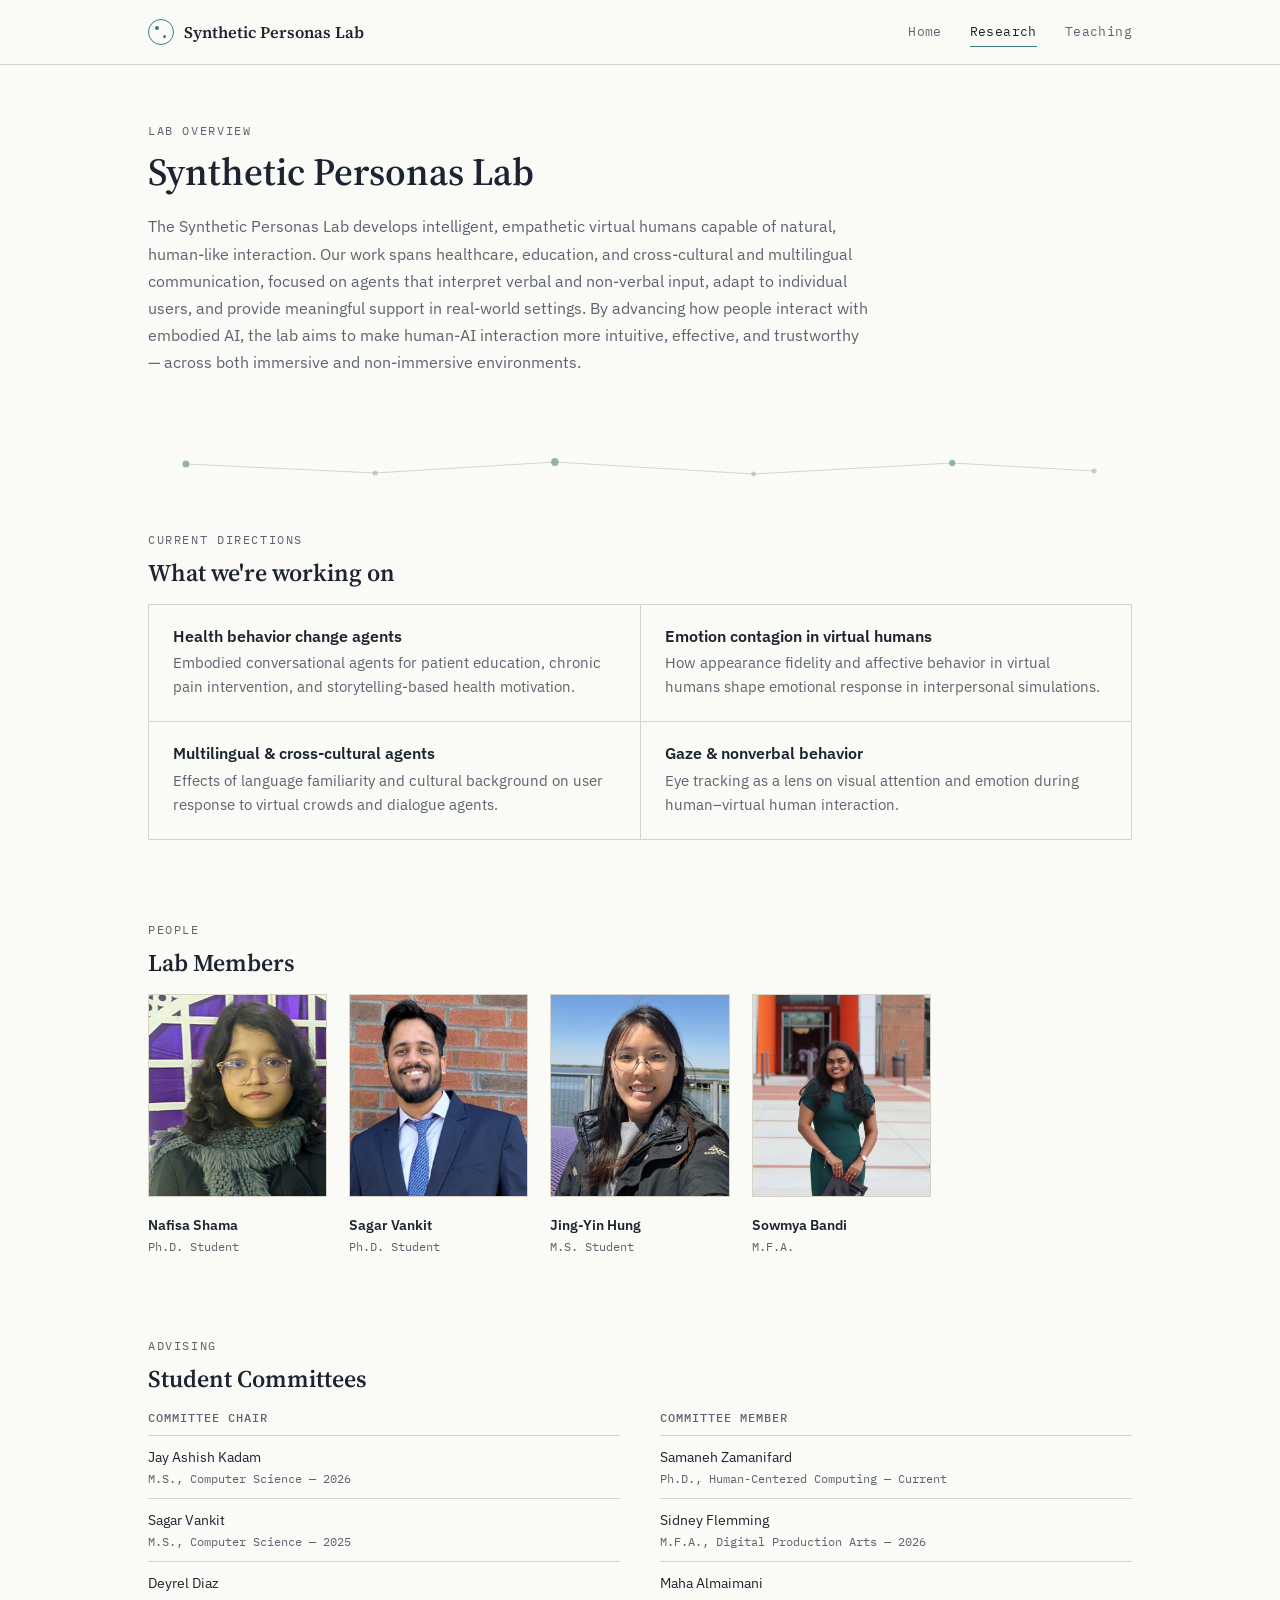
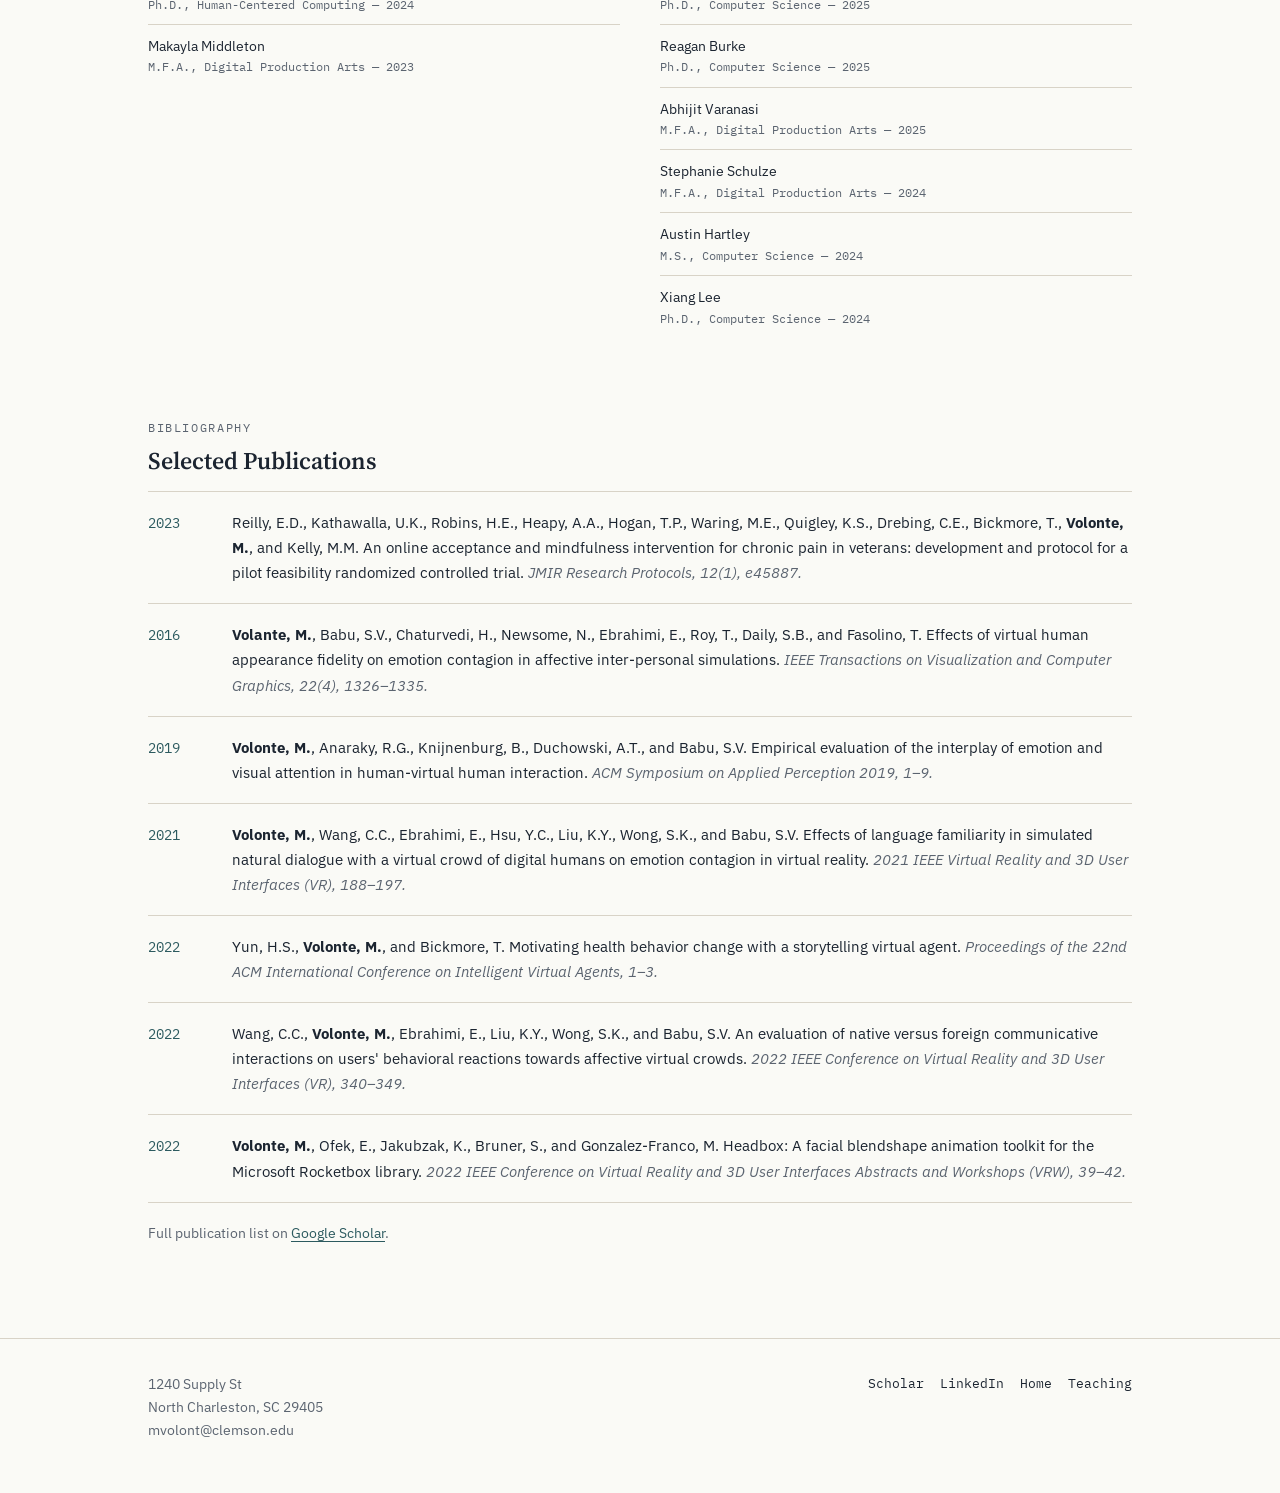
==== research.html @ 8921286f "image added" ====
<!DOCTYPE html>
<html lang="en">
<head>
<meta charset="UTF-8">
<meta name="viewport" content="width=device-width, initial-scale=1.0">
<title>Research — Synthetic Personas Lab</title>
<meta name="description" content="The Synthetic Personas Lab at Clemson University develops embodied conversational agents for healthcare, education, and cross-cultural interaction.">
<link rel="preconnect" href="https://fonts.googleapis.com">
<link rel="preconnect" href="https://fonts.gstatic.com" crossorigin>
<link href="https://fonts.googleapis.com/css2?family=Source+Serif+4:opsz,wght@8..60,400;8..60,600;8..60,700&family=IBM+Plex+Sans:wght@400;500;600&family=IBM+Plex+Mono:wght@400;500&display=swap" rel="stylesheet">
<link rel="stylesheet" href="style.css">
</head>
<body>

<header class="site-header">
  <div class="wrap">
    <a class="brand" href="index.html">
      <span class="brand-mark" aria-hidden="true"></span>
      Synthetic Personas Lab
    </a>
    <nav class="primary" aria-label="Primary">
      <a href="index.html">Home</a>
      <a href="research.html" aria-current="page">Research</a>
      <a href="teaching.html">Teaching</a>
    </nav>
  </div>
</header>

<section style="padding-top: 56px;">
  <p class="eyebrow">Lab overview</p>
  <h1 style="font-size: clamp(1.9rem, 3.6vw, 2.4rem);">Synthetic Personas Lab</h1>
  <p class="section-lede" style="max-width: 72ch; font-size: 1.03rem;">
    The Synthetic Personas Lab develops intelligent, empathetic virtual humans
    capable of natural, human-like interaction. Our work spans healthcare,
    education, and cross-cultural and multilingual communication, focused on
    agents that interpret verbal and non-verbal input, adapt to individual
    users, and provide meaningful support in real-world settings. By advancing
    how people interact with embodied AI, the lab aims to make human-AI
    interaction more intuitive, effective, and trustworthy — across both
    immersive and non-immersive environments.
  </p>
</section>

<div class="scanpath" aria-hidden="true">
  <svg viewBox="0 0 1040 28" preserveAspectRatio="none">
    <polyline class="path" points="40,10 240,19 430,8 640,20 850,9 1000,17"/>
    <circle class="node" cx="40" cy="10" r="3.6"/>
    <circle class="node small" cx="240" cy="19" r="2.6"/>
    <circle class="node" cx="430" cy="8" r="4"/>
    <circle class="node small" cx="640" cy="20" r="2.4"/>
    <circle class="node" cx="850" cy="9" r="3.2"/>
    <circle class="node small" cx="1000" cy="17" r="2.6"/>
  </svg>
</div>

<section>
  <p class="eyebrow">Current directions</p>
  <h2>What we're working on</h2>
  <div class="grid-cards">
    <div class="card">
      <h3>Health behavior change agents</h3>
      <p>Embodied conversational agents for patient education, chronic pain intervention, and storytelling-based health motivation.</p>
    </div>
    <div class="card">
      <h3>Emotion contagion in virtual humans</h3>
      <p>How appearance fidelity and affective behavior in virtual humans shape emotional response in interpersonal simulations.</p>
    </div>
    <div class="card">
      <h3>Multilingual &amp; cross-cultural agents</h3>
      <p>Effects of language familiarity and cultural background on user response to virtual crowds and dialogue agents.</p>
    </div>
    <div class="card">
      <h3>Gaze &amp; nonverbal behavior</h3>
      <p>Eye tracking as a lens on visual attention and emotion during human–virtual human interaction.</p>
    </div>
  </div>
</section>

<section>
  <p class="eyebrow">People</p>
  <h2>Lab Members</h2>
  <div class="people-grid">
    <div>
      <img class="person-photo" src="images/nafisa-shama.jpg" alt="Nafisa Shama">
      <div class="person-name">Nafisa Shama</div>
      <div class="person-role">Ph.D. Student</div>
    </div>
    <div>
      <img class="person-photo" src="images/sagar-vankit.jpg" alt="Sagar Vankit">
      <div class="person-name">Sagar Vankit</div>
      <div class="person-role">Ph.D. Student</div>
    </div>
    <div>
      <img class="person-photo" src="images/jing-yin-hung.jpg" alt="Jing-Yin Hung">
      <div class="person-name">Jing-Yin Hung</div>
      <div class="person-role">M.S. Student</div>
    </div>
    <div>
      <img class="person-photo" src="images/sowmya-bandi.jpeg" alt="Sowmya Bandi">
	  <div class="person-name">Sowmya Bandi</div>
      <div class="person-role">M.F.A.</div>
    </div>
  </div>
</section>

<section>
  <p class="eyebrow">Advising</p>
  <h2>Student Committees</h2>
  <div class="committee-cols">
    <div>
      <h3>Committee Chair</h3>
      <ul>
        <li>Jay Ashish Kadam <span class="prog">M.S., Computer Science — 2026</span></li>
        <li>Sagar Vankit <span class="prog">M.S., Computer Science — 2025</span></li>
        <li>Deyrel Diaz <span class="prog">Ph.D., Human-Centered Computing — 2024</span></li>
        <li>Makayla Middleton <span class="prog">M.F.A., Digital Production Arts — 2023</span></li>
      </ul>
    </div>
    <div>
      <h3>Committee Member</h3>
      <ul>
        <li>Samaneh Zamanifard <span class="prog">Ph.D., Human-Centered Computing — Current</span></li>
        <li>Sidney Flemming <span class="prog">M.F.A., Digital Production Arts — 2026</span></li>
        <li>Maha Almaimani <span class="prog">Ph.D., Computer Science — 2025</span></li>
        <li>Reagan Burke <span class="prog">Ph.D., Computer Science — 2025</span></li>
        <li>Abhijit Varanasi <span class="prog">M.F.A., Digital Production Arts — 2025</span></li>
        <li>Stephanie Schulze <span class="prog">M.F.A., Digital Production Arts — 2024</span></li>
        <li>Austin Hartley <span class="prog">M.S., Computer Science — 2024</span></li>
        <li>Xiang Lee <span class="prog">Ph.D., Computer Science — 2024</span></li>
      </ul>
    </div>
  </div>
</section>

<section>
  <p class="eyebrow">Bibliography</p>
  <h2>Selected Publications</h2>
  <ul class="pub-list">
    <li class="pub-item">
      <div class="pub-year">2023</div>
      <div class="pub-text">
        Reilly, E.D., Kathawalla, U.K., Robins, H.E., Heapy, A.A., Hogan, T.P., Waring, M.E., Quigley, K.S., Drebing, C.E., Bickmore, T., <strong>Volonte, M.</strong>, and Kelly, M.M.
        An online acceptance and mindfulness intervention for chronic pain in veterans: development and protocol for a pilot feasibility randomized controlled trial.
        <span class="venue">JMIR Research Protocols, 12(1), e45887.</span>
      </div>
    </li>
    <li class="pub-item">
      <div class="pub-year">2016</div>
      <div class="pub-text">
        <strong>Volante, M.</strong>, Babu, S.V., Chaturvedi, H., Newsome, N., Ebrahimi, E., Roy, T., Daily, S.B., and Fasolino, T.
        Effects of virtual human appearance fidelity on emotion contagion in affective inter-personal simulations.
        <span class="venue">IEEE Transactions on Visualization and Computer Graphics, 22(4), 1326–1335.</span>
      </div>
    </li>
    <li class="pub-item">
      <div class="pub-year">2019</div>
      <div class="pub-text">
        <strong>Volonte, M.</strong>, Anaraky, R.G., Knijnenburg, B., Duchowski, A.T., and Babu, S.V.
        Empirical evaluation of the interplay of emotion and visual attention in human-virtual human interaction.
        <span class="venue">ACM Symposium on Applied Perception 2019, 1–9.</span>
      </div>
    </li>
    <li class="pub-item">
      <div class="pub-year">2021</div>
      <div class="pub-text">
        <strong>Volonte, M.</strong>, Wang, C.C., Ebrahimi, E., Hsu, Y.C., Liu, K.Y., Wong, S.K., and Babu, S.V.
        Effects of language familiarity in simulated natural dialogue with a virtual crowd of digital humans on emotion contagion in virtual reality.
        <span class="venue">2021 IEEE Virtual Reality and 3D User Interfaces (VR), 188–197.</span>
      </div>
    </li>
    <li class="pub-item">
      <div class="pub-year">2022</div>
      <div class="pub-text">
        Yun, H.S., <strong>Volonte, M.</strong>, and Bickmore, T.
        Motivating health behavior change with a storytelling virtual agent.
        <span class="venue">Proceedings of the 22nd ACM International Conference on Intelligent Virtual Agents, 1–3.</span>
      </div>
    </li>
    <li class="pub-item">
      <div class="pub-year">2022</div>
      <div class="pub-text">
        Wang, C.C., <strong>Volonte, M.</strong>, Ebrahimi, E., Liu, K.Y., Wong, S.K., and Babu, S.V.
        An evaluation of native versus foreign communicative interactions on users' behavioral reactions towards affective virtual crowds.
        <span class="venue">2022 IEEE Conference on Virtual Reality and 3D User Interfaces (VR), 340–349.</span>
      </div>
    </li>
    <li class="pub-item">
      <div class="pub-year">2022</div>
      <div class="pub-text">
        <strong>Volonte, M.</strong>, Ofek, E., Jakubzak, K., Bruner, S., and Gonzalez-Franco, M.
        Headbox: A facial blendshape animation toolkit for the Microsoft Rocketbox library.
        <span class="venue">2022 IEEE Conference on Virtual Reality and 3D User Interfaces Abstracts and Workshops (VRW), 39–42.</span>
      </div>
    </li>
  </ul>
  <p style="margin-top: 1.4em; font-size: 0.85rem; color: var(--slate);">
    Full publication list on <a href="https://scholar.google.com/citations?user=DClx7f0AAAAJ&hl=en">Google Scholar</a>.
  </p>
</section>

<footer class="site-footer">
  <div class="wrap">
    <address>
      1240 Supply St<br>
      North Charleston, SC 29405<br>
      mvolont@clemson.edu
    </address>
    <div class="foot-links">
      <a href="https://scholar.google.com/citations?user=DClx7f0AAAAJ&hl=en">Scholar</a>
      <a href="https://www.linkedin.com/in/mvolonte/">LinkedIn</a>
      <a href="index.html">Home</a>
      <a href="teaching.html">Teaching</a>
    </div>
  </div>
</footer>

</body>
</html>
---- style.css ----
/* ============================================================
   Synthetic Personas Lab — shared stylesheet
   Design tokens
   ============================================================ */

:root {
  --ink: #1B2430;
  --paper: #FAFAF6;
  --surface: #F1EFE9;
  --surface-line: #E4DFD3;
  --teal: #3E7C82;
  --teal-dark: #2C5A5F;
  --slate: #5B6470;
  --line: #D8D3C7;
  --max-w: 880px;

  --display: 'Source Serif 4', Georgia, serif;
  --body: 'IBM Plex Sans', -apple-system, Helvetica, Arial, sans-serif;
  --mono: 'IBM Plex Mono', 'SFMono-Regular', Consolas, monospace;
}

* { box-sizing: border-box; }

html {
  scroll-behavior: smooth;
}

body {
  margin: 0;
  background: var(--paper);
  color: var(--ink);
  font-family: var(--body);
  font-size: 17px;
  line-height: 1.65;
  -webkit-font-smoothing: antialiased;
}

a {
  color: var(--teal-dark);
  text-decoration-thickness: 1px;
  text-underline-offset: 3px;
}
a:hover { color: var(--ink); }

a:focus-visible,
button:focus-visible {
  outline: 2px solid var(--teal);
  outline-offset: 3px;
}

h1, h2, h3 {
  font-family: var(--display);
  font-weight: 600;
  line-height: 1.15;
  margin: 0 0 0.5em;
  color: var(--ink);
}

p { margin: 0 0 1em; color: var(--ink); }

.eyebrow {
  font-family: var(--mono);
  font-size: 0.72rem;
  letter-spacing: 0.14em;
  text-transform: uppercase;
  color: var(--slate);
}

.wrap {
  max-width: var(--max-w);
  margin: 0 auto;
  padding: 0 28px;
}

/* ---------- Header / nav ---------- */

.site-header {
  position: sticky;
  top: 0;
  z-index: 20;
  background: rgba(250, 250, 246, 0.92);
  backdrop-filter: blur(6px);
  border-bottom: 1px solid var(--line);
}

.site-header .wrap {
  display: flex;
  align-items: center;
  justify-content: space-between;
  height: 64px;
  max-width: 1040px;
}

.brand {
  display: flex;
  align-items: center;
  gap: 10px;
  font-family: var(--display);
  font-weight: 600;
  font-size: 1.02rem;
  color: var(--ink);
  text-decoration: none;
}

.brand-mark {
  width: 26px;
  height: 26px;
  border-radius: 50%;
  border: 1.4px solid var(--teal);
  position: relative;
  flex: none;
}
.brand-mark::before,
.brand-mark::after {
  content: "";
  position: absolute;
  background: var(--teal);
  border-radius: 50%;
}
.brand-mark::before { width: 4px; height: 4px; top: 6px; left: 6px; }
.brand-mark::after  { width: 3px; height: 3px; bottom: 6px; right: 7px; }

nav.primary { display: flex; gap: 28px; }
nav.primary a {
  font-family: var(--mono);
  font-size: 0.82rem;
  letter-spacing: 0.03em;
  color: var(--slate);
  text-decoration: none;
  padding: 4px 0;
  border-bottom: 1px solid transparent;
}
nav.primary a:hover,
nav.primary a[aria-current="page"] {
  color: var(--ink);
  border-bottom-color: var(--teal);
}

/* ---------- Hero ---------- */

.hero {
  max-width: 1040px;
  margin: 0 auto;
  padding: 64px 28px 40px;
  display: grid;
  grid-template-columns: 1fr 200px;
  gap: 48px;
  align-items: start;
}

.hero h1 {
  font-size: clamp(2.1rem, 4vw, 2.75rem);
  letter-spacing: -0.01em;
}

.hero .role {
  font-family: var(--mono);
  font-size: 0.88rem;
  color: var(--teal-dark);
  margin-bottom: 1.1em;
}

.hero .lede {
  font-size: 1.08rem;
  color: var(--slate);
  max-width: 54ch;
}

.hero-photo {
  width: 200px;
  height: 240px;
  object-fit: cover;
  border: 1px solid var(--line);
  background: var(--surface);
}

.hero-links {
  display: flex;
  gap: 16px;
  margin-top: 1.2em;
  flex-wrap: wrap;
}
.hero-links a {
  font-family: var(--mono);
  font-size: 0.8rem;
  color: var(--ink);
  border: 1px solid var(--line);
  padding: 7px 12px;
  text-decoration: none;
}
.hero-links a:hover {
  border-color: var(--teal);
  color: var(--teal-dark);
}

/* ---------- Scanpath divider (signature element) ----------
   A thin gaze-path line with landmark nodes — a nod to the
   eye-tracking / gaze work in the lab. Used between sections
   instead of a plain rule. */

.scanpath {
  max-width: 1040px;
  margin: 8px auto;
  padding: 0 28px;
  height: 28px;
}
.scanpath svg { width: 100%; height: 100%; display: block; }
.scanpath .path { fill: none; stroke: var(--line); stroke-width: 1; }
.scanpath .node { fill: var(--teal); opacity: 0.55; }
.scanpath .node.small { opacity: 0.3; }

/* ---------- Sections ---------- */

section {
  max-width: 1040px;
  margin: 0 auto;
  padding: 40px 28px;
}

section > .eyebrow { margin-bottom: 10px; }

section h2 {
  font-size: 1.5rem;
  margin-bottom: 0.7em;
}

.section-lede {
  color: var(--slate);
  max-width: 68ch;
  margin-bottom: 1.8em;
}

/* ---------- Research interest / directions grid ---------- */

.grid-cards {
  display: grid;
  grid-template-columns: repeat(2, 1fr);
  gap: 1px;
  background: var(--line);
  border: 1px solid var(--line);
}

.card {
  background: var(--paper);
  padding: 22px 24px;
}

.card h3 {
  font-family: var(--body);
  font-weight: 600;
  font-size: 0.98rem;
  margin-bottom: 0.4em;
  color: var(--ink);
}

.card p {
  font-size: 0.92rem;
  color: var(--slate);
  margin: 0;
}

/* ---------- Publications ---------- */

.pub-list { list-style: none; margin: 0; padding: 0; }

.pub-item {
  display: grid;
  grid-template-columns: 64px 1fr;
  gap: 20px;
  padding: 18px 0;
  border-top: 1px solid var(--line);
}
.pub-item:last-child { border-bottom: 1px solid var(--line); }

.pub-year {
  font-family: var(--mono);
  font-size: 0.85rem;
  color: var(--teal-dark);
  padding-top: 2px;
}

.pub-text { font-size: 0.95rem; color: var(--ink); }
.pub-text .venue { color: var(--slate); font-style: italic; }
.pub-text .authors-note { color: var(--slate); font-size: 0.85rem; }

/* ---------- People / team ---------- */

.people-grid {
  display: grid;
  grid-template-columns: repeat(auto-fill, minmax(150px, 1fr));
  gap: 22px;
}

.person-photo {
  width: 100%;
  aspect-ratio: 3 / 3.4;
  object-fit: cover;
  background: var(--surface);
  border: 1px solid var(--line);
  margin-bottom: 8px;
}

.person-name { font-size: 0.9rem; font-weight: 600; }
.person-role { font-family: var(--mono); font-size: 0.75rem; color: var(--slate); }

/* ---------- Committees ---------- */

.committee-cols {
  display: grid;
  grid-template-columns: 1fr 1fr;
  gap: 40px;
}
.committee-cols h3 {
  font-family: var(--mono);
  font-size: 0.78rem;
  letter-spacing: 0.08em;
  text-transform: uppercase;
  color: var(--slate);
  font-weight: 500;
  margin-bottom: 0.9em;
}
.committee-cols ul { list-style: none; margin: 0; padding: 0; }
.committee-cols li {
  font-size: 0.9rem;
  padding: 9px 0;
  border-top: 1px solid var(--line);
}
.committee-cols li .prog {
  display: block;
  font-family: var(--mono);
  font-size: 0.76rem;
  color: var(--slate);
}

/* ---------- Courses (teaching page) ---------- */

.course {
  padding: 26px 0;
  border-top: 1px solid var(--line);
}
.course:last-child { border-bottom: 1px solid var(--line); }

.course-head {
  display: flex;
  align-items: baseline;
  justify-content: space-between;
  flex-wrap: wrap;
  gap: 8px 20px;
  margin-bottom: 0.5em;
}

.course-code {
  font-family: var(--mono);
  font-size: 0.82rem;
  color: var(--teal-dark);
}

.course h3 { font-size: 1.15rem; margin: 0; }

.course-term {
  font-family: var(--mono);
  font-size: 0.78rem;
  color: var(--slate);
}

.course-offerings {
  margin-top: 0.8em;
  display: flex;
  gap: 10px;
  flex-wrap: wrap;
}
.course-offerings a {
  font-family: var(--mono);
  font-size: 0.78rem;
  border: 1px solid var(--line);
  padding: 4px 10px;
  text-decoration: none;
  color: var(--ink);
}
.course-offerings a:hover { border-color: var(--teal); color: var(--teal-dark); }

/* ---------- Footer ---------- */

footer.site-footer {
  border-top: 1px solid var(--line);
  margin-top: 40px;
}
footer.site-footer .wrap {
  max-width: 1040px;
  padding: 34px 28px 50px;
  display: flex;
  justify-content: space-between;
  flex-wrap: wrap;
  gap: 18px;
}
footer.site-footer address {
  font-style: normal;
  font-size: 0.86rem;
  color: var(--slate);
  line-height: 1.7;
}
footer.site-footer .foot-links {
  display: flex;
  gap: 16px;
  font-family: var(--mono);
  font-size: 0.8rem;
}
footer.site-footer .foot-links a { color: var(--ink); text-decoration: none; }
footer.site-footer .foot-links a:hover { color: var(--teal-dark); }

/* ---------- Responsive ---------- */

@media (max-width: 720px) {
  .hero { grid-template-columns: 1fr; }
  .hero-photo { width: 140px; height: 168px; }
  .grid-cards { grid-template-columns: 1fr; }
  .committee-cols { grid-template-columns: 1fr; gap: 8px; }
  .pub-item { grid-template-columns: 1fr; gap: 4px; }
  nav.primary { gap: 16px; }
}

@media (prefers-reduced-motion: reduce) {
  html { scroll-behavior: auto; }
}
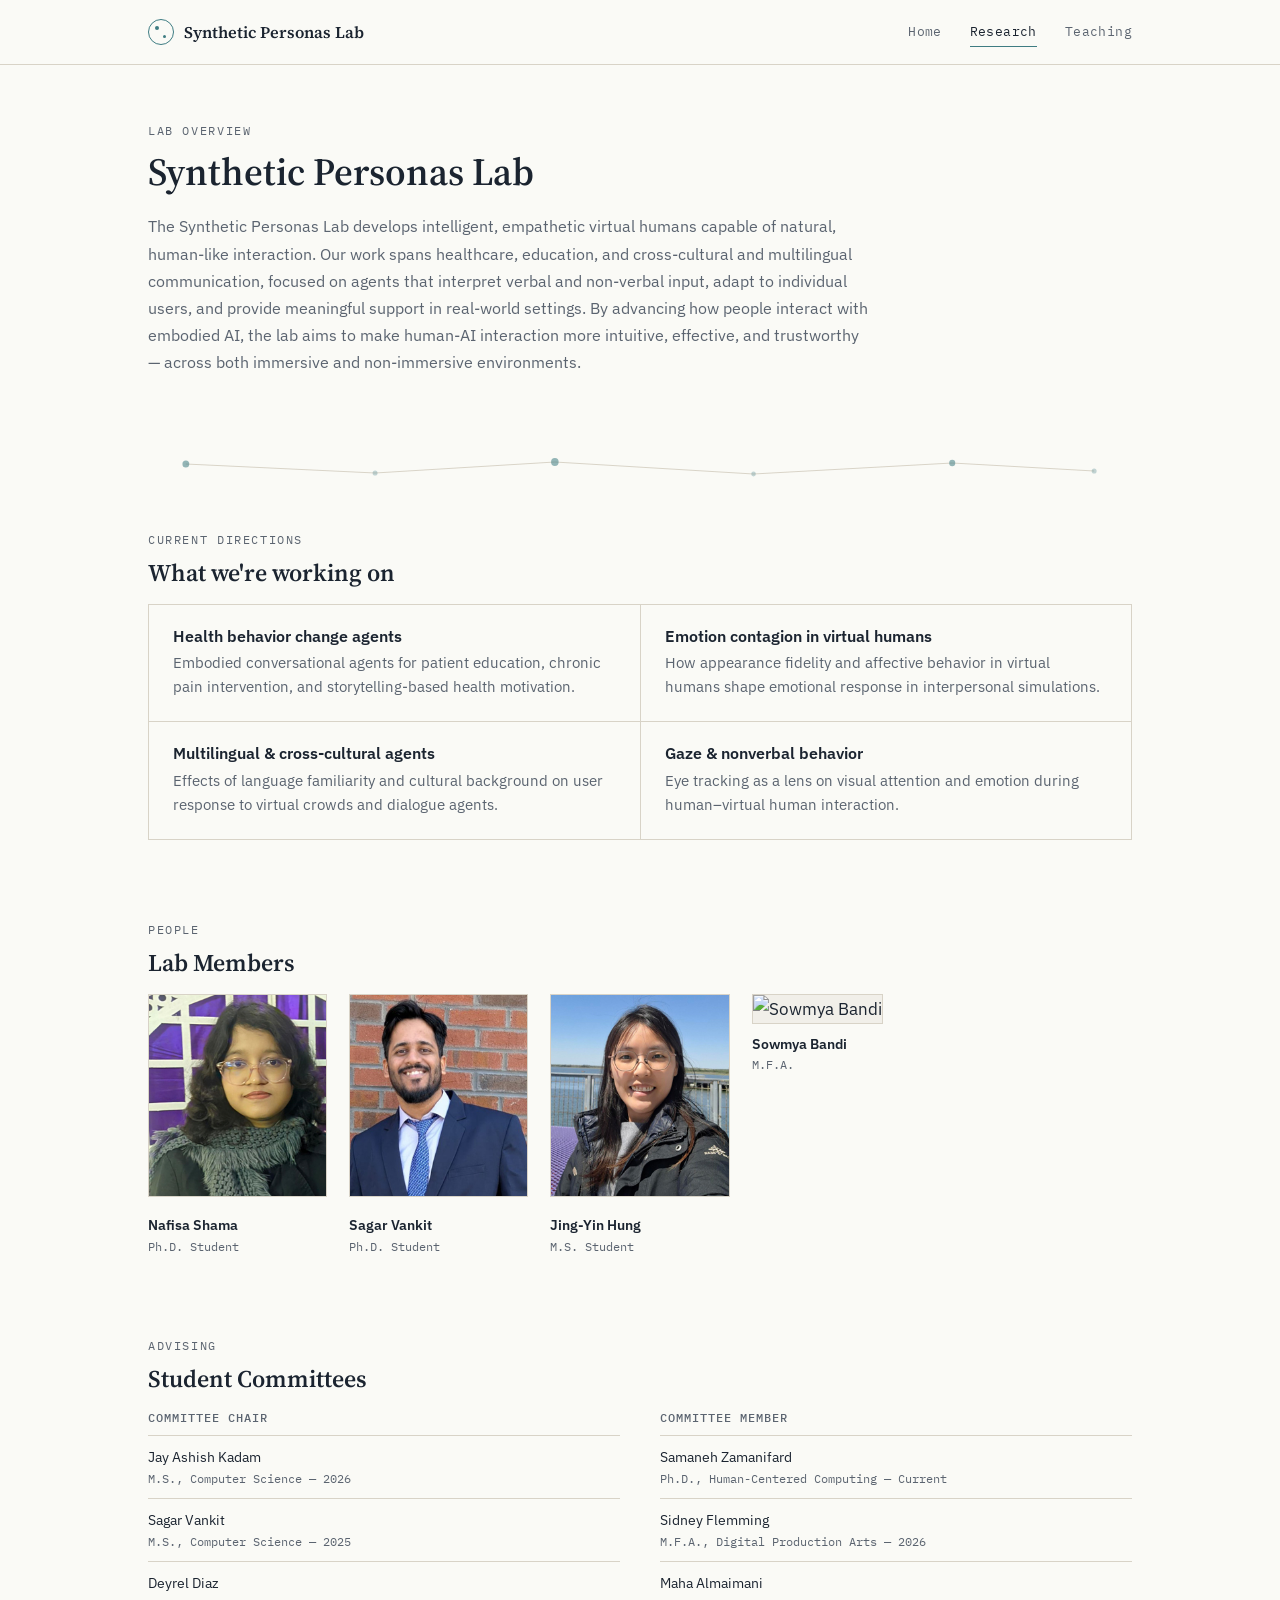
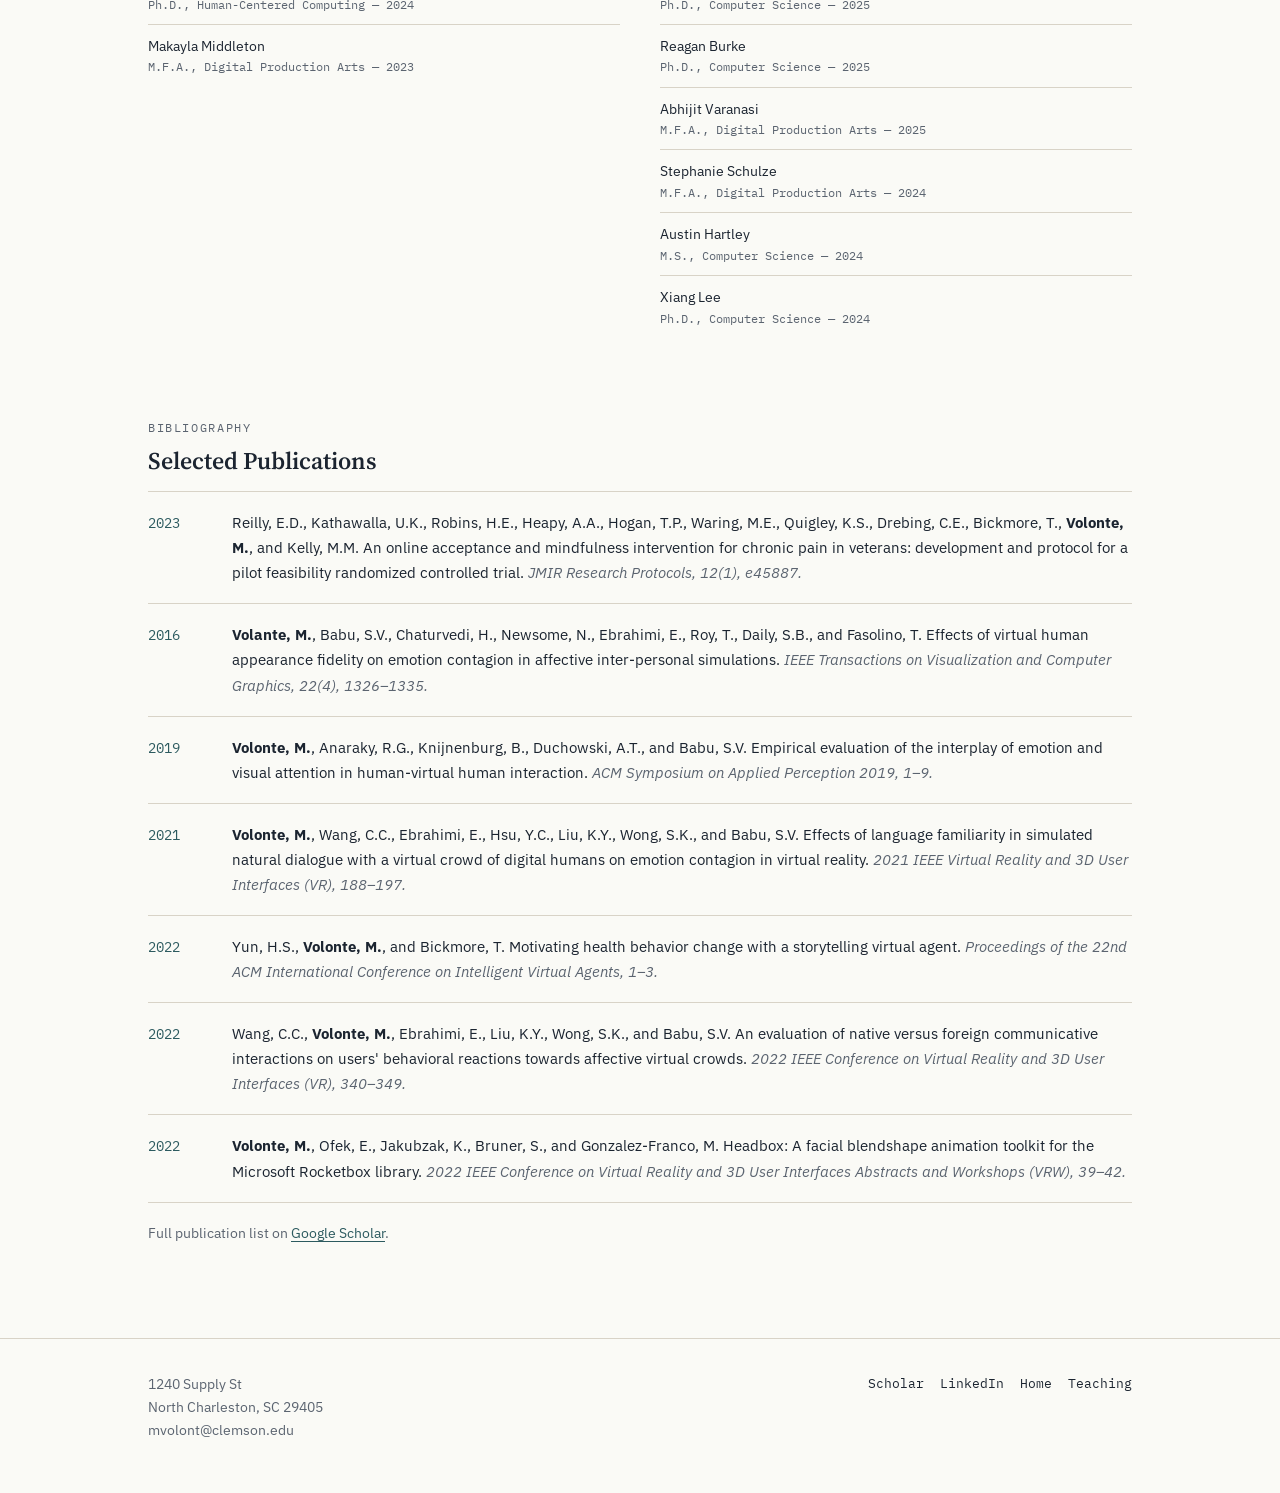
==== commit 35431bc5: "sowmya added" ====
--- a/research.html
+++ b/research.html
@@ -96,8 +96,8 @@
       <div class="person-role">M.S. Student</div>
     </div>
     <div>
-      <img class="person-photo" src="images/sowmya-bandi.jpeg" alt="Sowmya Bandi">
-	  <div class="person-name">Sowmya Bandi</div>
+      <img class="person-photo" src="images/sowmya.jpeg" alt="Sowmya Bandi">
+      <div class="person-name">Sowmya Bandi</div>
       <div class="person-role">M.F.A.</div>
     </div>
   </div>
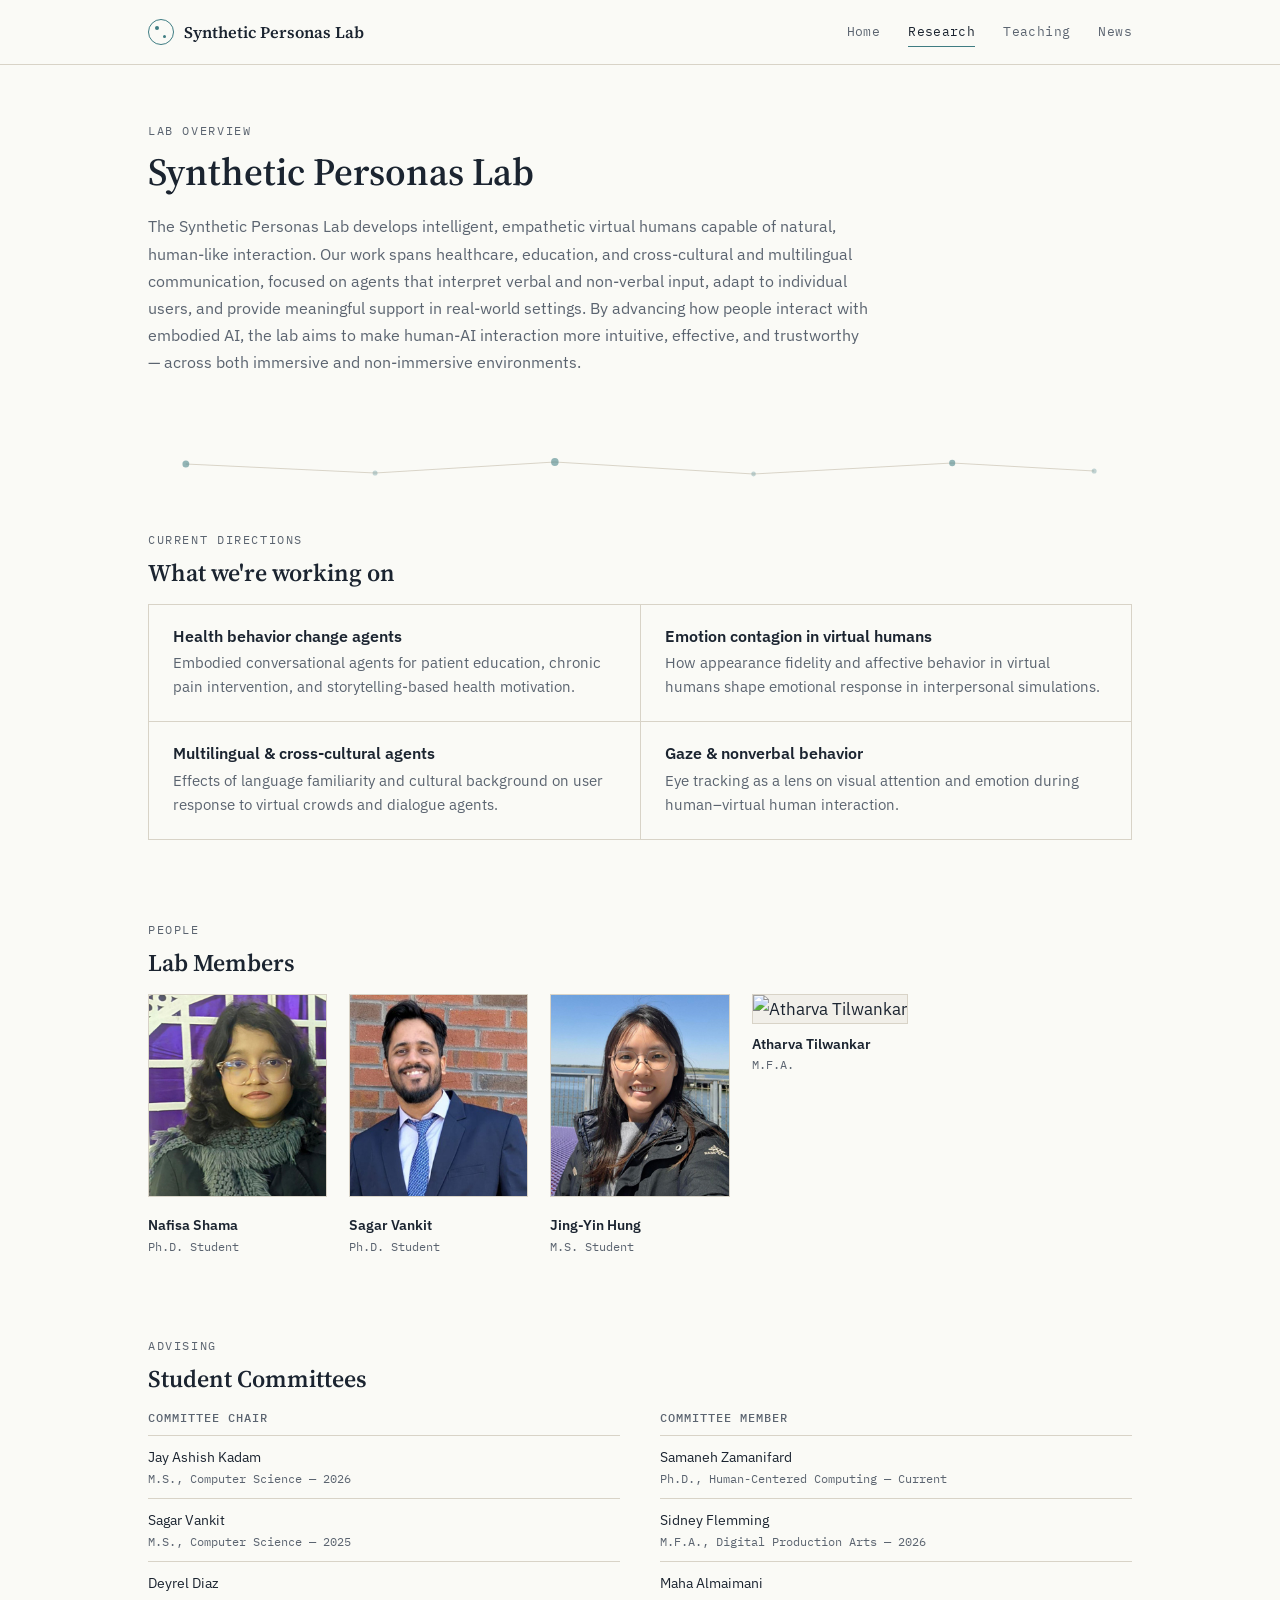
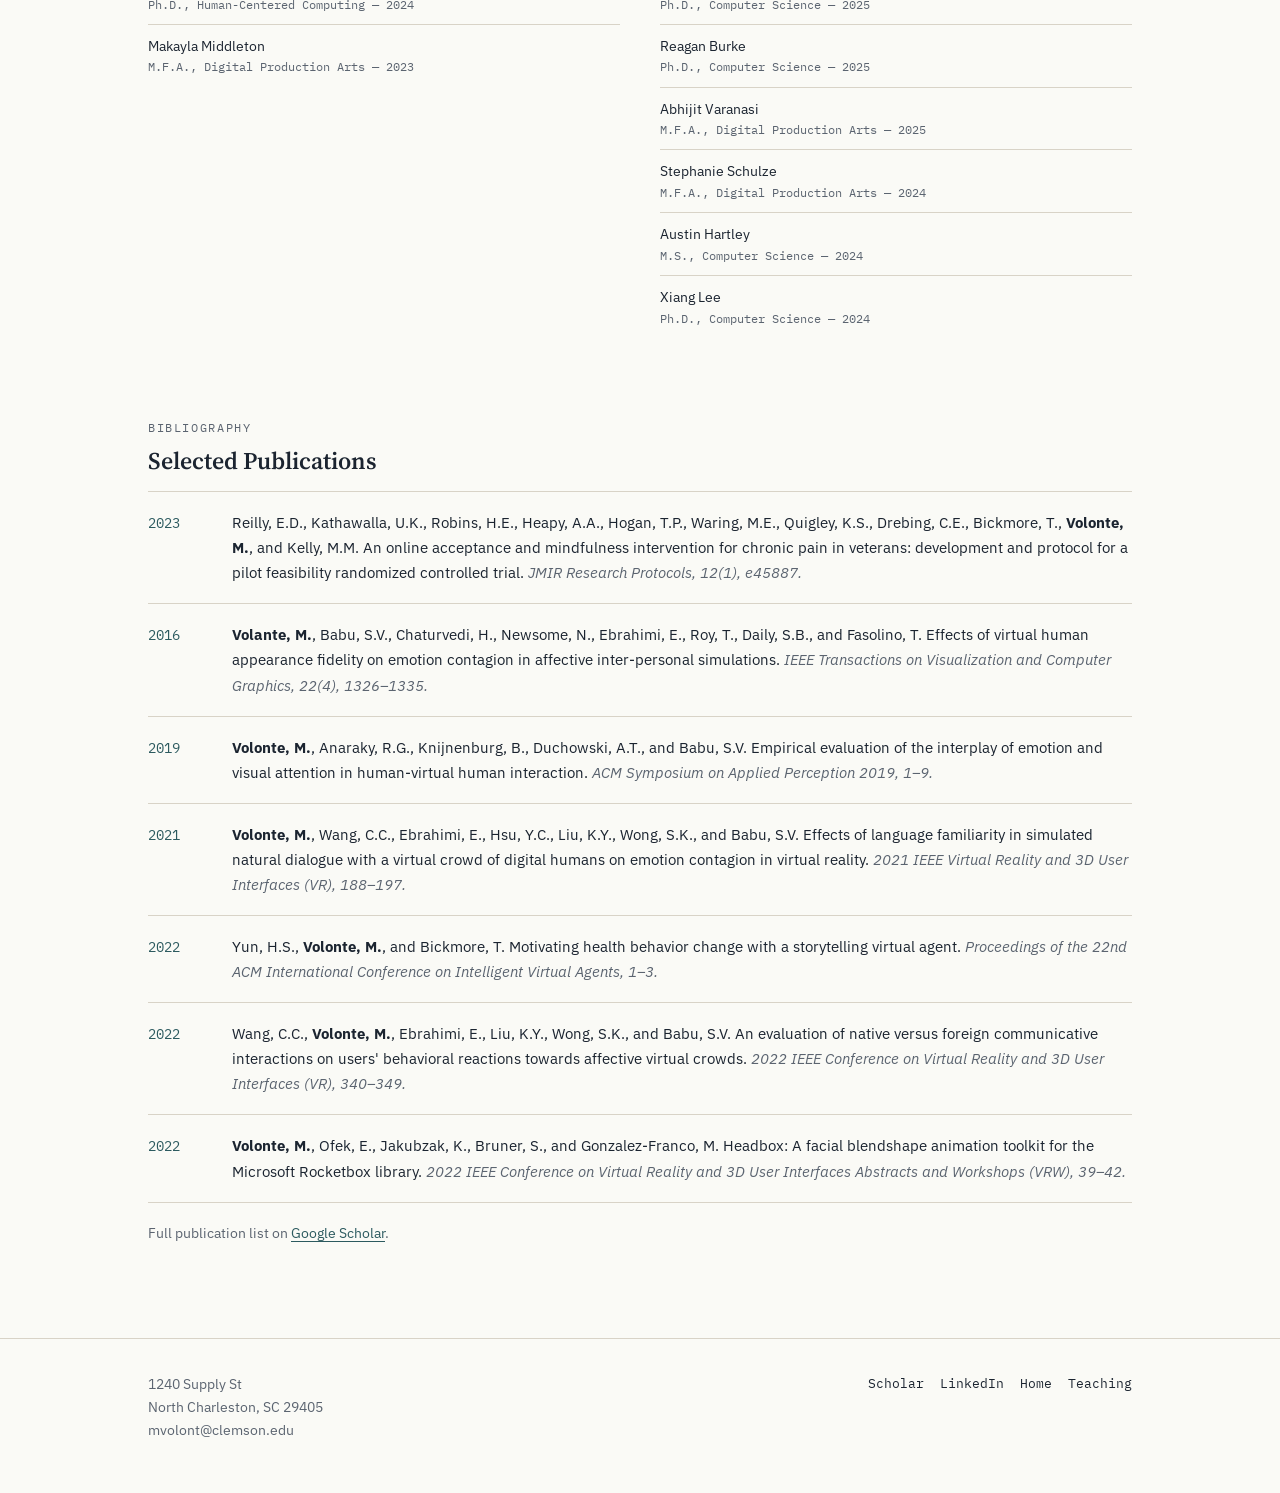
==== commit e4214ba6: "website updated" ====
--- a/research.html
+++ b/research.html
@@ -22,6 +22,7 @@
       <a href="index.html">Home</a>
       <a href="research.html" aria-current="page">Research</a>
       <a href="teaching.html">Teaching</a>
+      <a href="news.html">News</a>
     </nav>
   </div>
 </header>
@@ -96,8 +97,8 @@
       <div class="person-role">M.S. Student</div>
     </div>
     <div>
-      <img class="person-photo" src="images/sowmya.jpeg" alt="Sowmya Bandi">
-      <div class="person-name">Sowmya Bandi</div>
+      <img class="person-photo" src="https://lh3.googleusercontent.com/sitesv/[base64]" alt="Atharva Tilwankar">
+      <div class="person-name">Atharva Tilwankar</div>
       <div class="person-role">M.F.A.</div>
     </div>
   </div>
--- a/style.css
+++ b/style.css
@@ -379,6 +379,51 @@
 }
 .course-offerings a:hover { border-color: var(--teal); color: var(--teal-dark); }
 
+/* ---------- News ---------- */
+
+.news-list { list-style: none; margin: 0; padding: 0; }
+
+.news-item {
+  display: grid;
+  grid-template-columns: 120px 1fr;
+  gap: 20px;
+  padding: 18px 0;
+  border-top: 1px solid var(--line);
+}
+.news-item:last-child { border-bottom: 1px solid var(--line); }
+
+.news-date {
+  font-family: var(--mono);
+  font-size: 0.8rem;
+  color: var(--slate);
+  padding-top: 3px;
+}
+
+.news-tag {
+  display: inline-block;
+  font-family: var(--mono);
+  font-size: 0.68rem;
+  letter-spacing: 0.06em;
+  text-transform: uppercase;
+  color: var(--teal-dark);
+  border: 1px solid var(--teal);
+  padding: 2px 7px;
+  margin-bottom: 6px;
+}
+
+.news-body p { margin: 0; font-size: 0.95rem; }
+
+.news-preview-link {
+  display: inline-block;
+  margin-top: 1.2em;
+  font-family: var(--mono);
+  font-size: 0.82rem;
+}
+
+@media (max-width: 720px) {
+  .news-item { grid-template-columns: 1fr; gap: 4px; }
+}
+
 /* ---------- Footer ---------- */
 
 footer.site-footer {
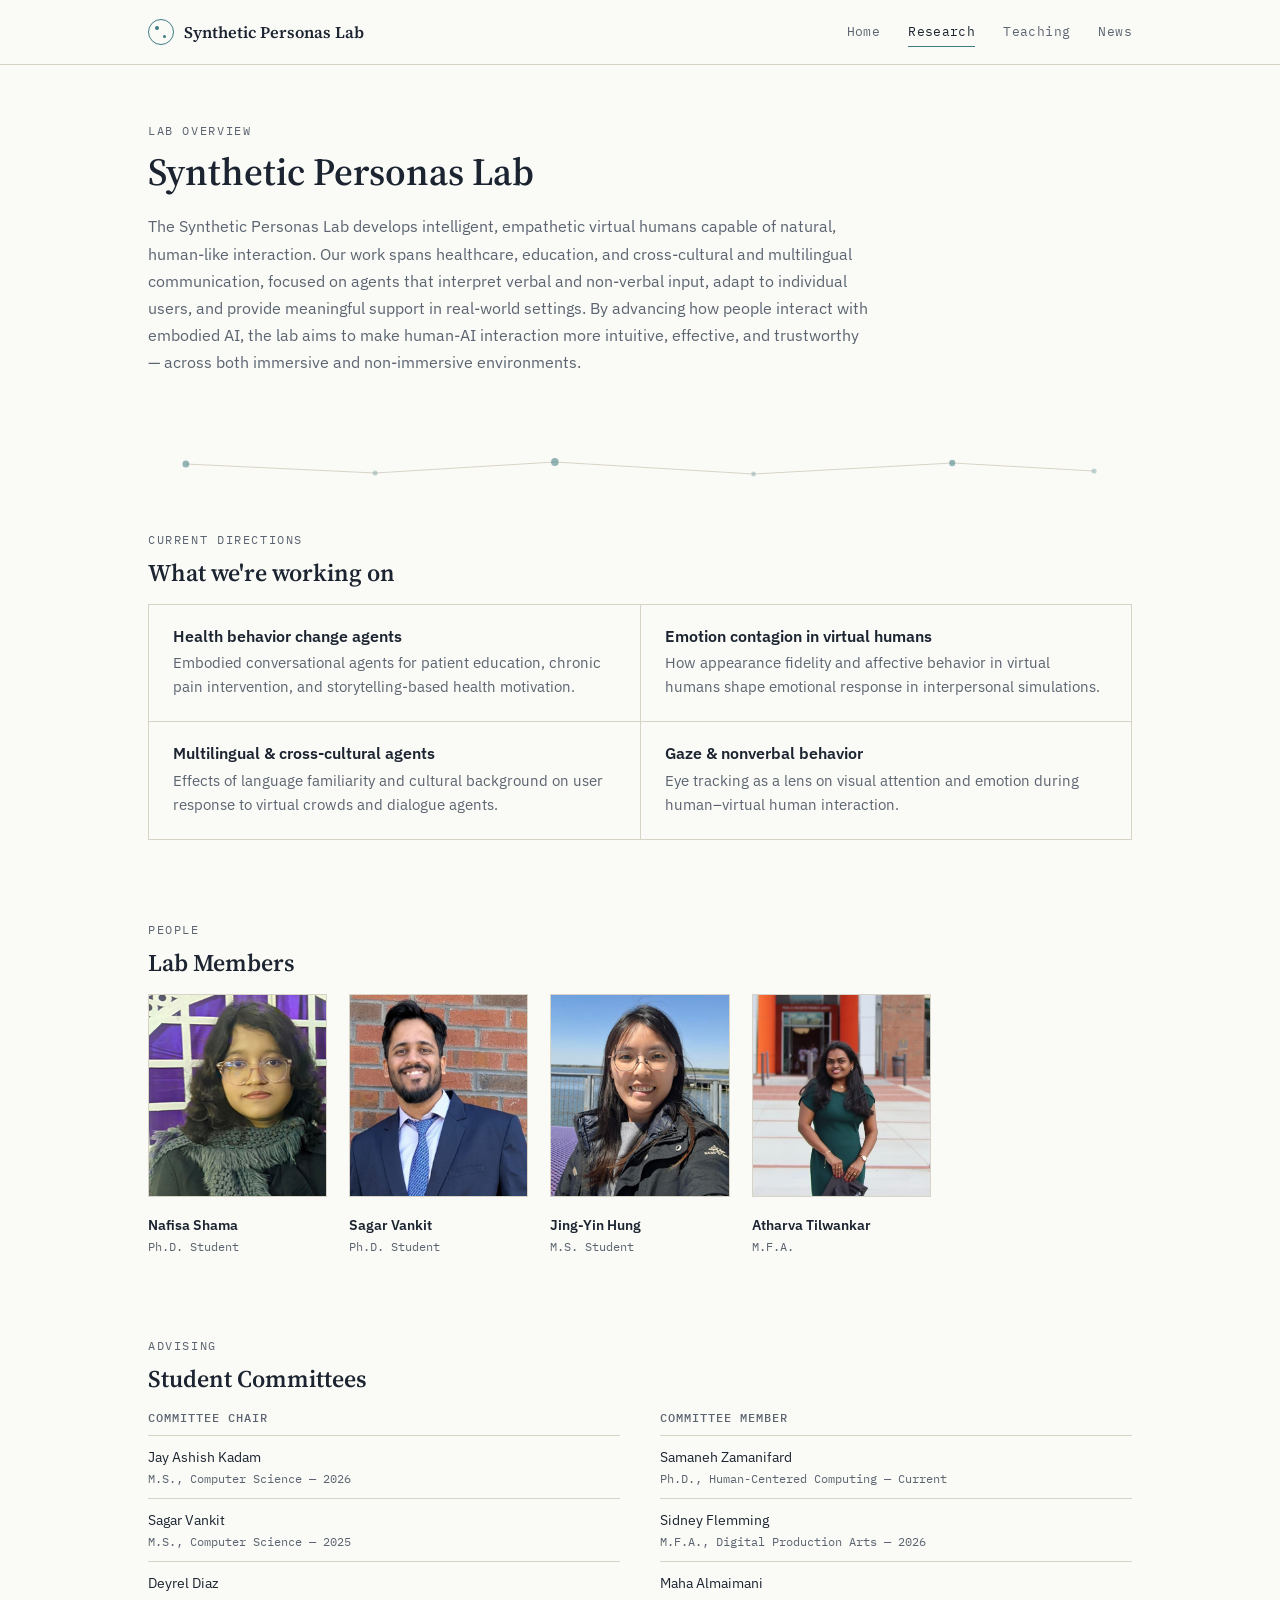
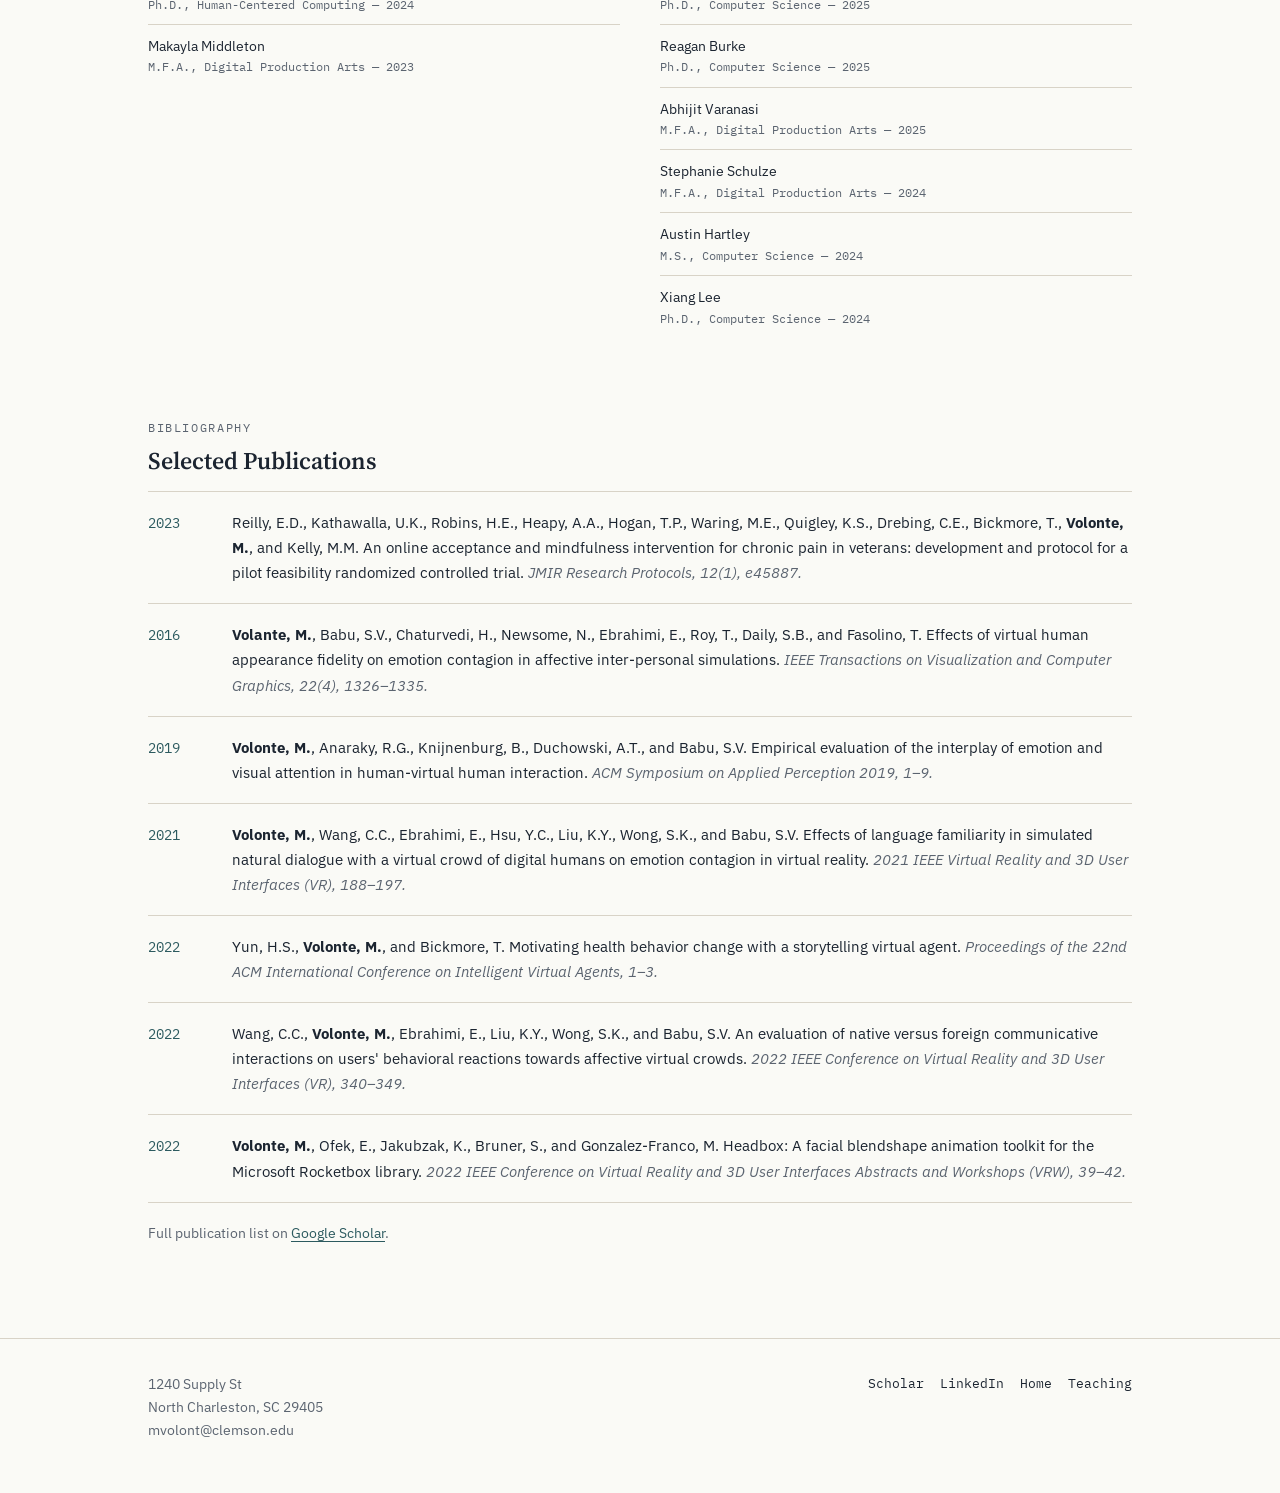
==== commit 0fa629ee: "Update research.html" ====
--- a/research.html
+++ b/research.html
@@ -97,7 +97,7 @@
       <div class="person-role">M.S. Student</div>
     </div>
     <div>
-      <img class="person-photo" src="https://lh3.googleusercontent.com/sitesv/[base64]" alt="Atharva Tilwankar">
+      <img class="person-photo" src="images/sowmya.jpeg" alt="Sowmya Bandi">
       <div class="person-name">Atharva Tilwankar</div>
       <div class="person-role">M.F.A.</div>
     </div>
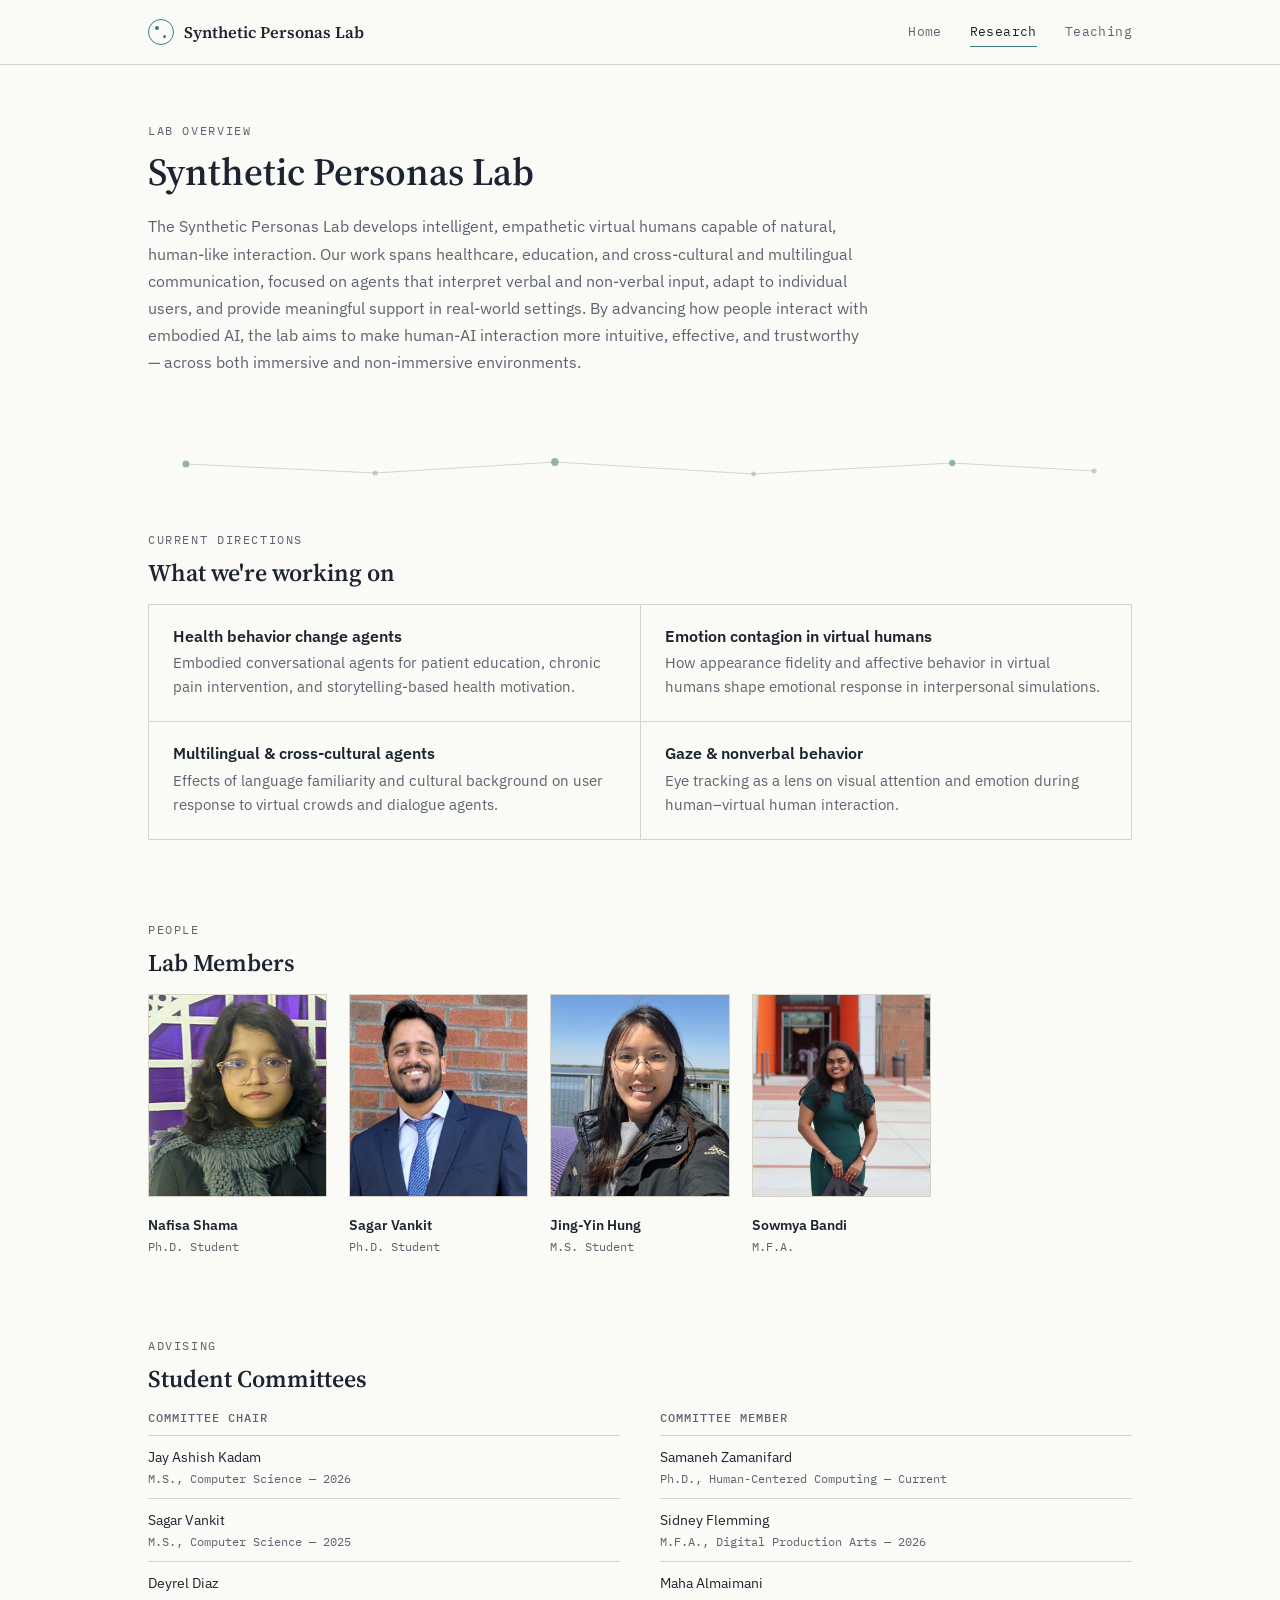
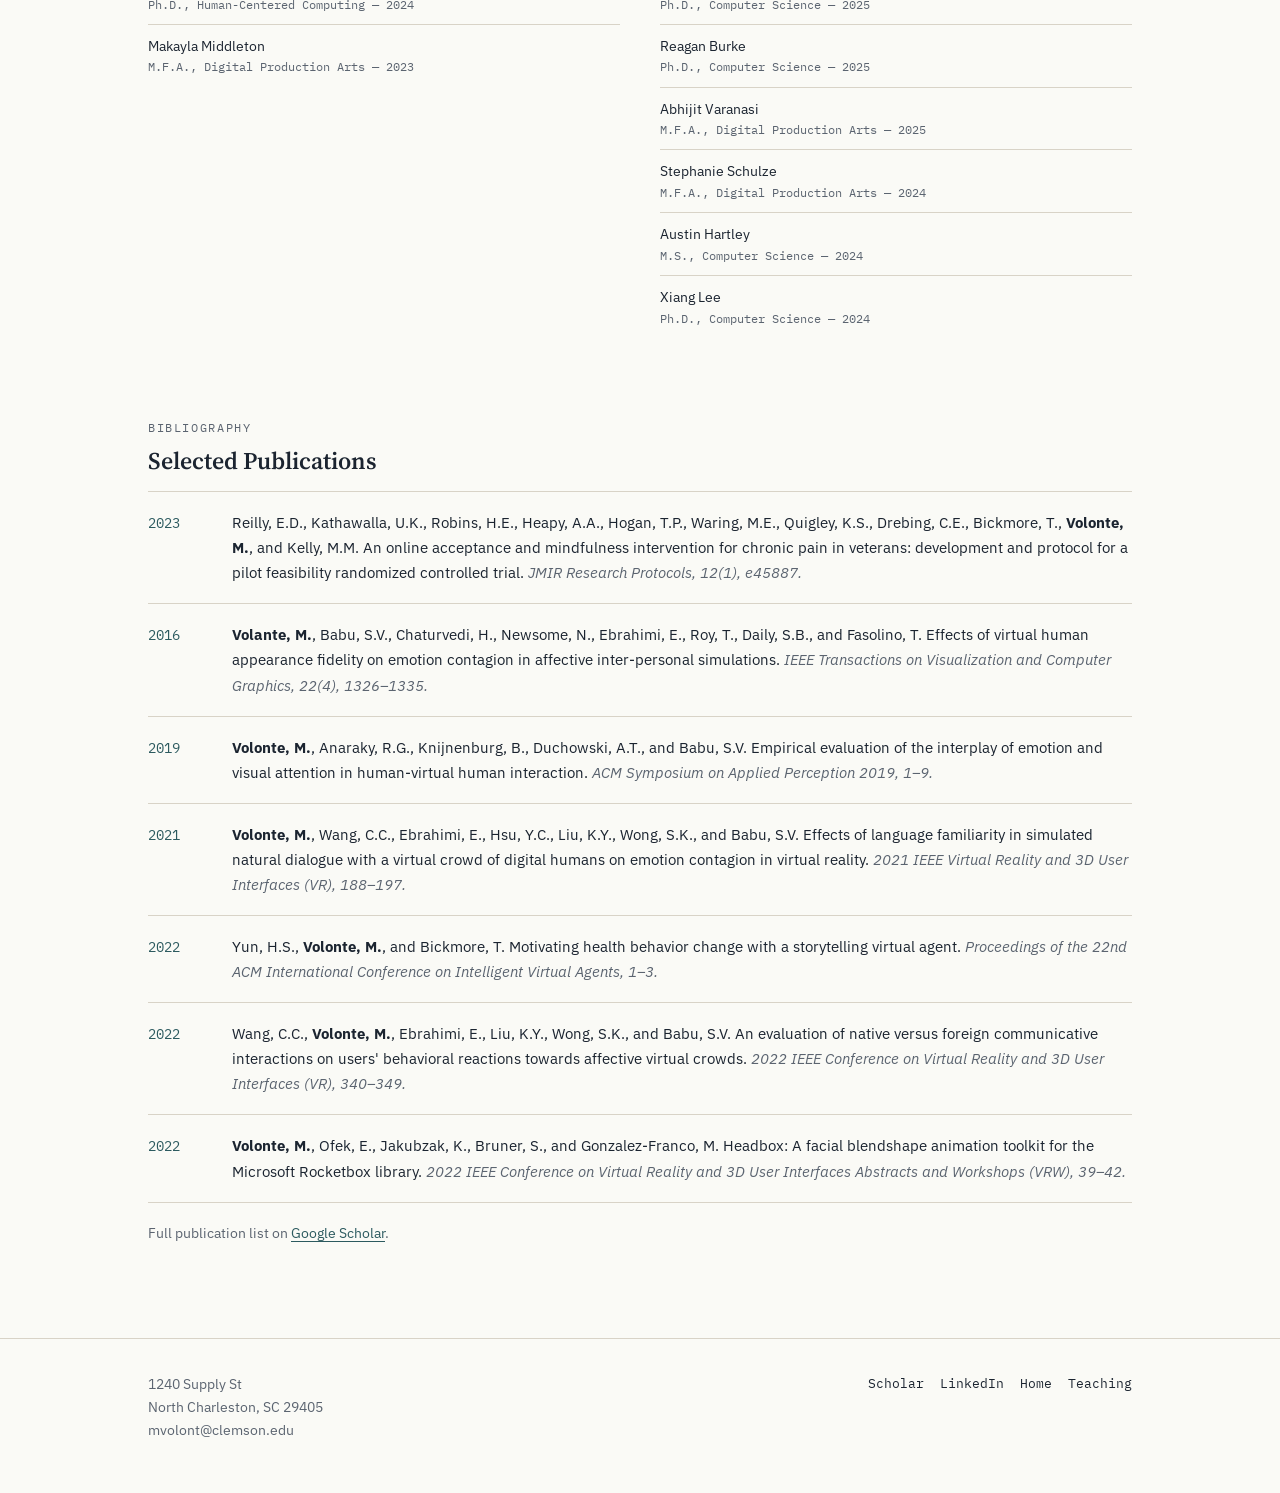
==== commit a4c66b0e: "news updated" ====
--- a/research.html
+++ b/research.html
@@ -22,7 +22,6 @@
       <a href="index.html">Home</a>
       <a href="research.html" aria-current="page">Research</a>
       <a href="teaching.html">Teaching</a>
-      <a href="news.html">News</a>
     </nav>
   </div>
 </header>
@@ -98,7 +97,7 @@
     </div>
     <div>
       <img class="person-photo" src="images/sowmya.jpeg" alt="Sowmya Bandi">
-      <div class="person-name">Atharva Tilwankar</div>
+      <div class="person-name">Sowmya Bandi</div>
       <div class="person-role">M.F.A.</div>
     </div>
   </div>
--- a/style.css
+++ b/style.css
@@ -381,6 +381,11 @@
 
 /* ---------- News ---------- */
 
+.news-feed {
+  border: 1px solid var(--line);
+  background: var(--surface);
+}
+
 .news-list { list-style: none; margin: 0; padding: 0; }
 
 .news-item {
@@ -420,8 +425,48 @@
   font-size: 0.82rem;
 }
 
+/* Compact, scrollable variant used in the homepage feed */
+.news-list-compact {
+  max-height: 340px;
+  overflow-y: auto;
+  padding: 4px 18px;
+}
+
+.news-list-compact .news-item {
+  grid-template-columns: 90px 1fr;
+  gap: 14px;
+  padding: 10px 0;
+}
+.news-list-compact .news-item:first-child { border-top: none; }
+.news-list-compact .news-item:last-child { border-bottom: none; }
+
+.news-list-compact .news-date {
+  font-size: 0.72rem;
+  padding-top: 1px;
+}
+
+.news-list-compact .news-tag {
+  font-size: 0.62rem;
+  padding: 1px 6px;
+  margin-bottom: 3px;
+}
+
+.news-list-compact .news-body p {
+  font-size: 0.85rem;
+  line-height: 1.45;
+}
+
+.news-list-compact::-webkit-scrollbar { width: 8px; }
+.news-list-compact::-webkit-scrollbar-track { background: transparent; }
+.news-list-compact::-webkit-scrollbar-thumb {
+  background: var(--line);
+  border-radius: 4px;
+}
+.news-list-compact::-webkit-scrollbar-thumb:hover { background: var(--slate); }
+
 @media (max-width: 720px) {
   .news-item { grid-template-columns: 1fr; gap: 4px; }
+  .news-list-compact .news-item { grid-template-columns: 1fr; gap: 2px; }
 }
 
 /* ---------- Footer ---------- */
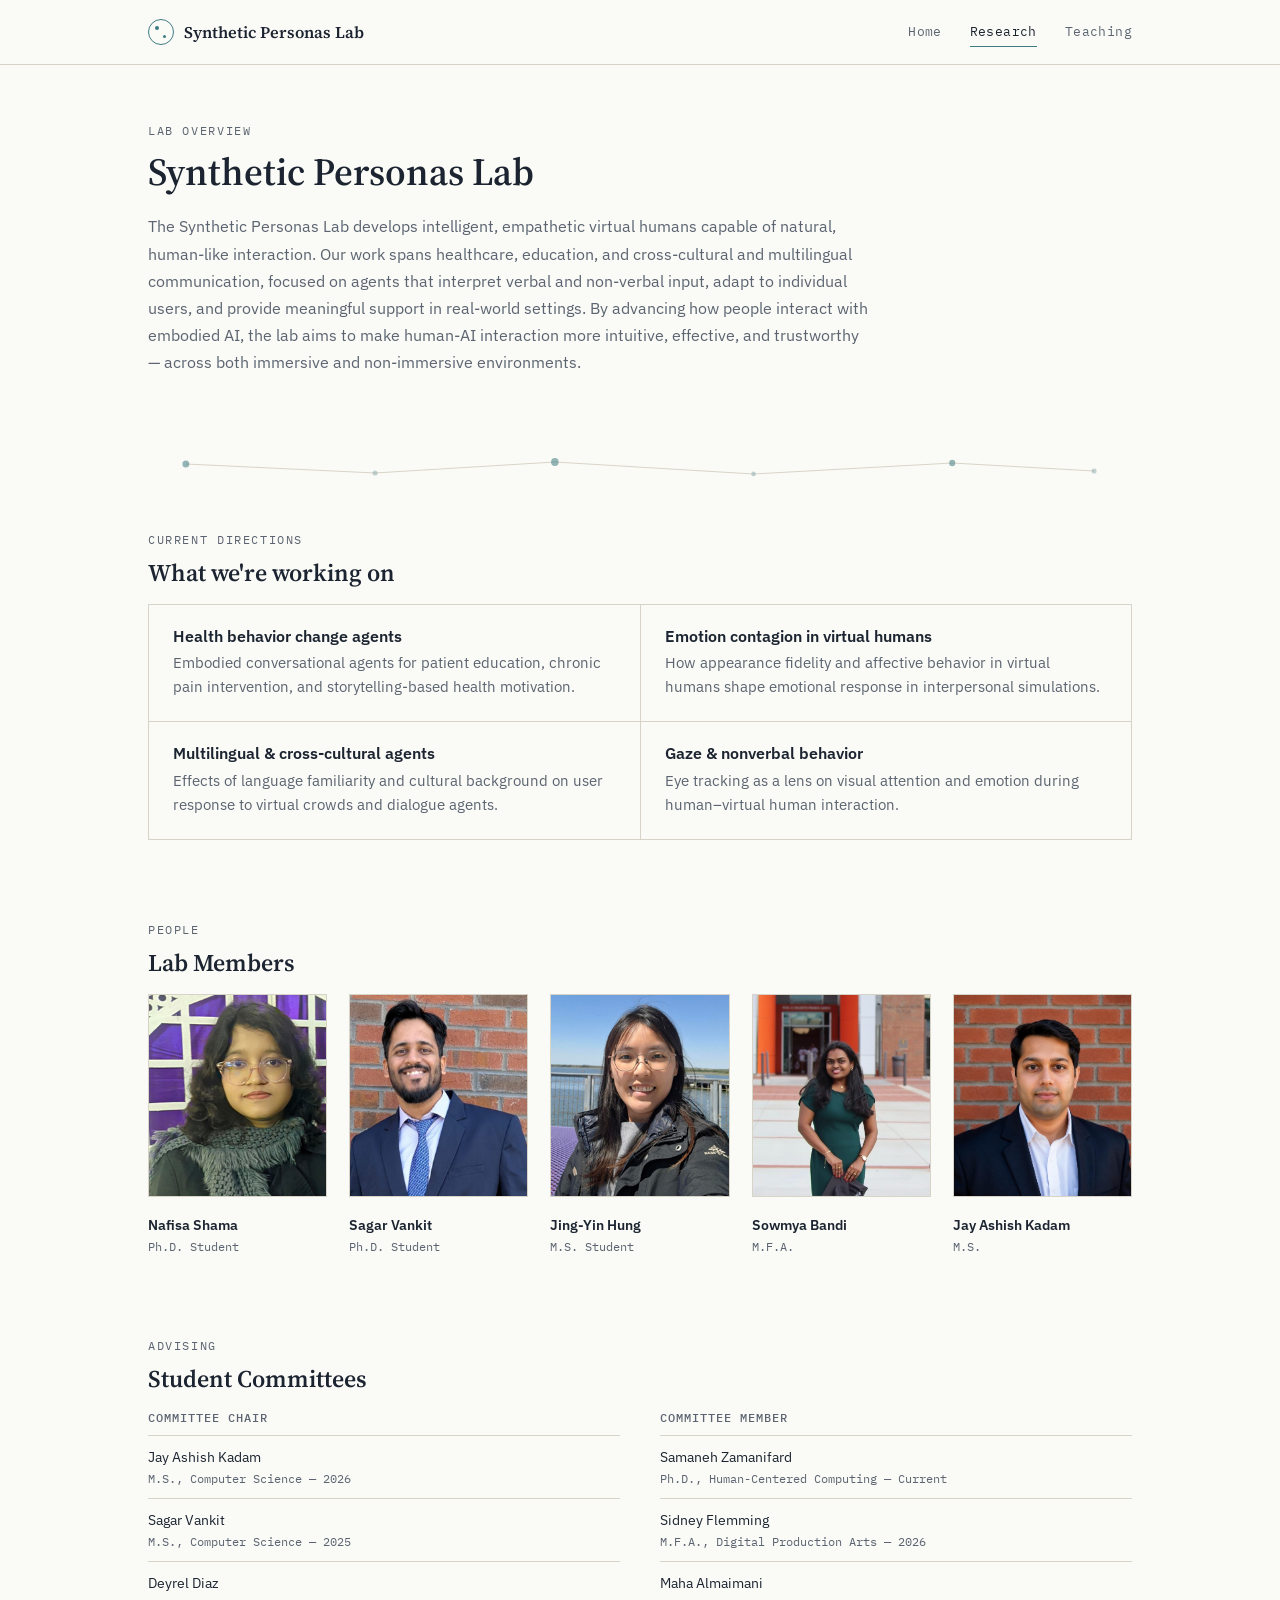
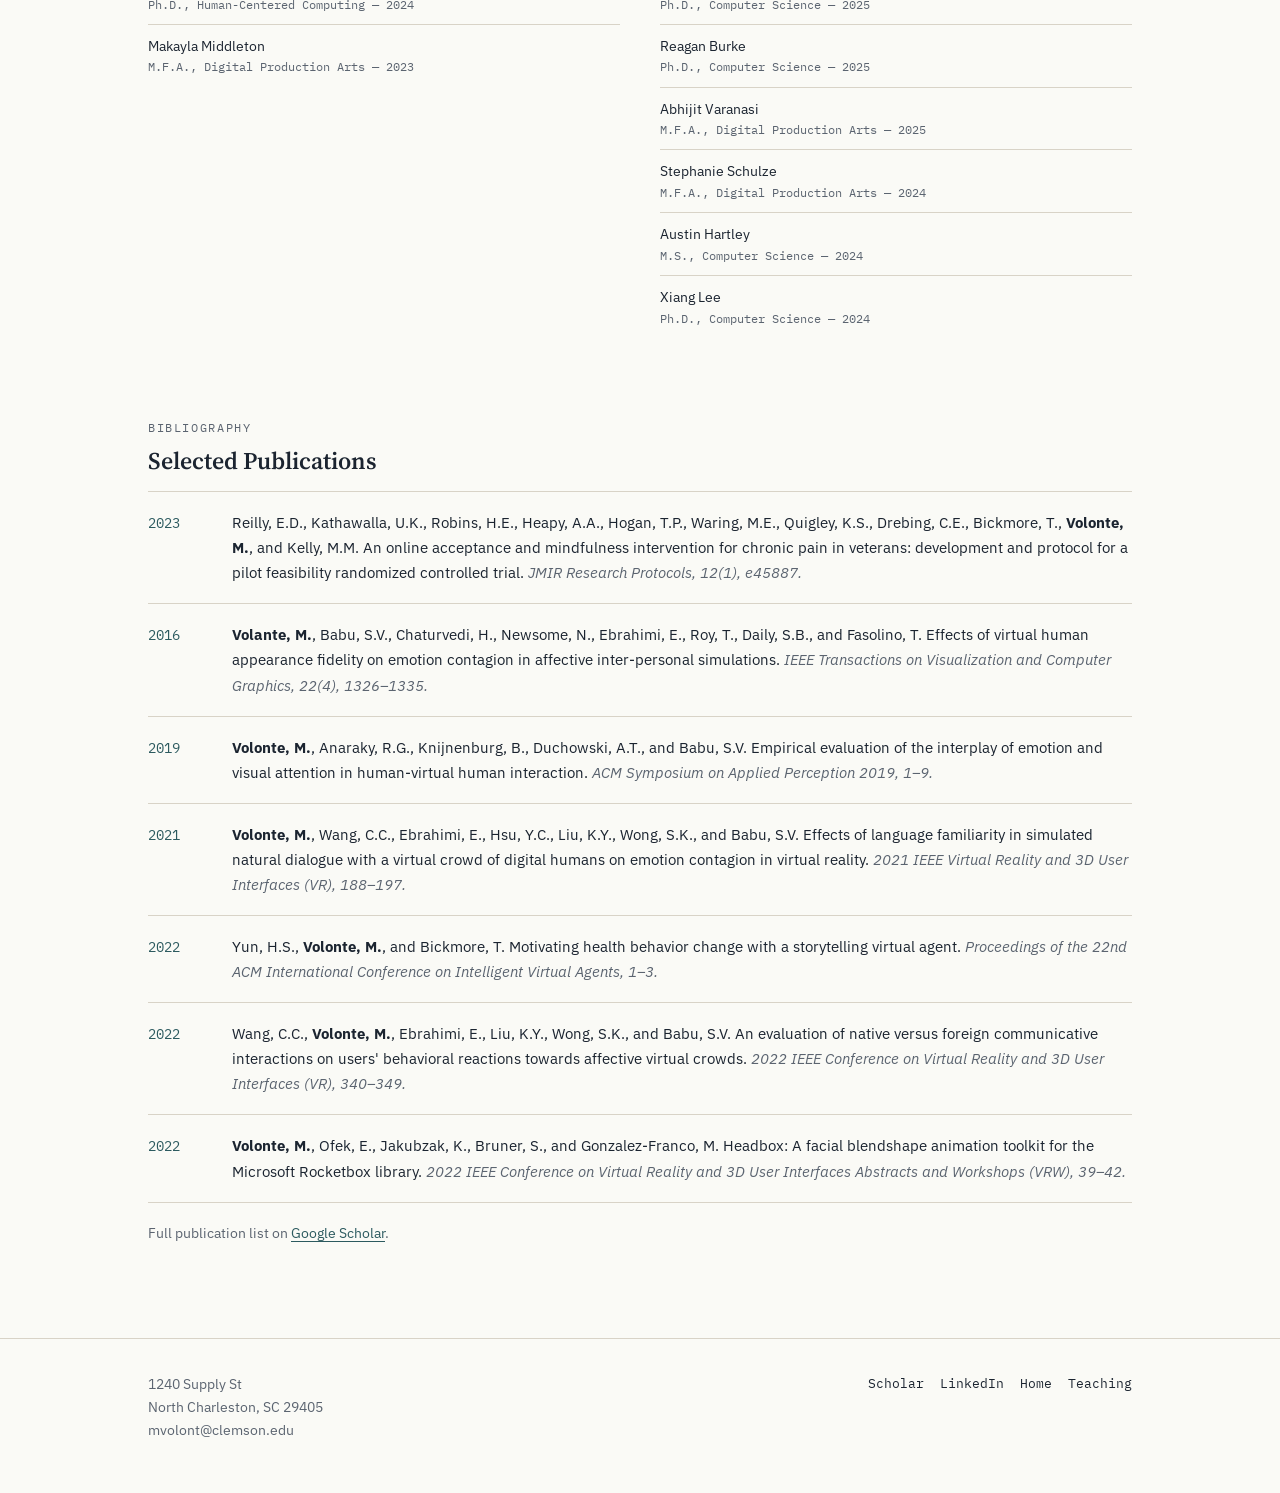
==== commit 6fd12538: "jay added" ====
--- a/research.html
+++ b/research.html
@@ -100,6 +100,11 @@
       <div class="person-name">Sowmya Bandi</div>
       <div class="person-role">M.F.A.</div>
     </div>
+    <div>
+      <img class="person-photo" src="images/Jay.jpeg" alt="Jay Ashish Kadam">
+      <div class="person-name">Jay Ashish Kadam</div>
+      <div class="person-role">M.S.</div>
+    </div>	
   </div>
 </section>
 
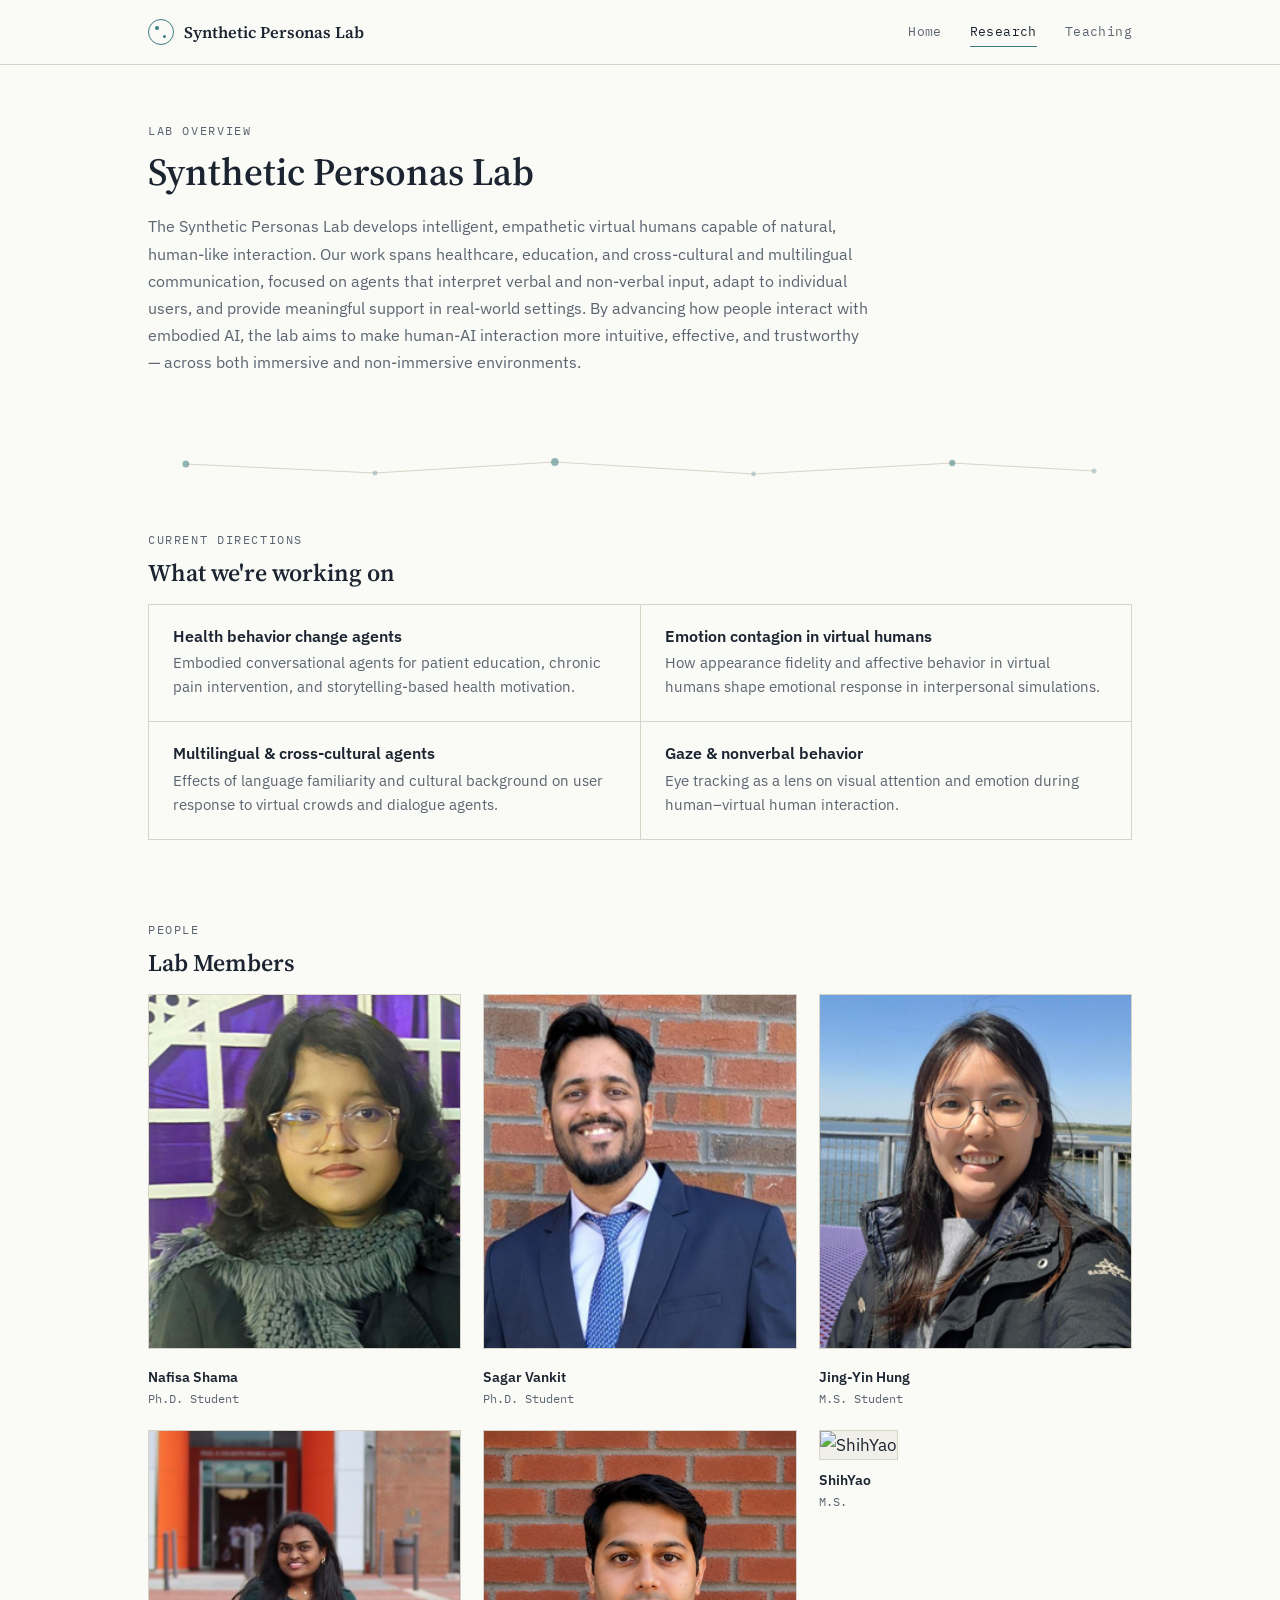
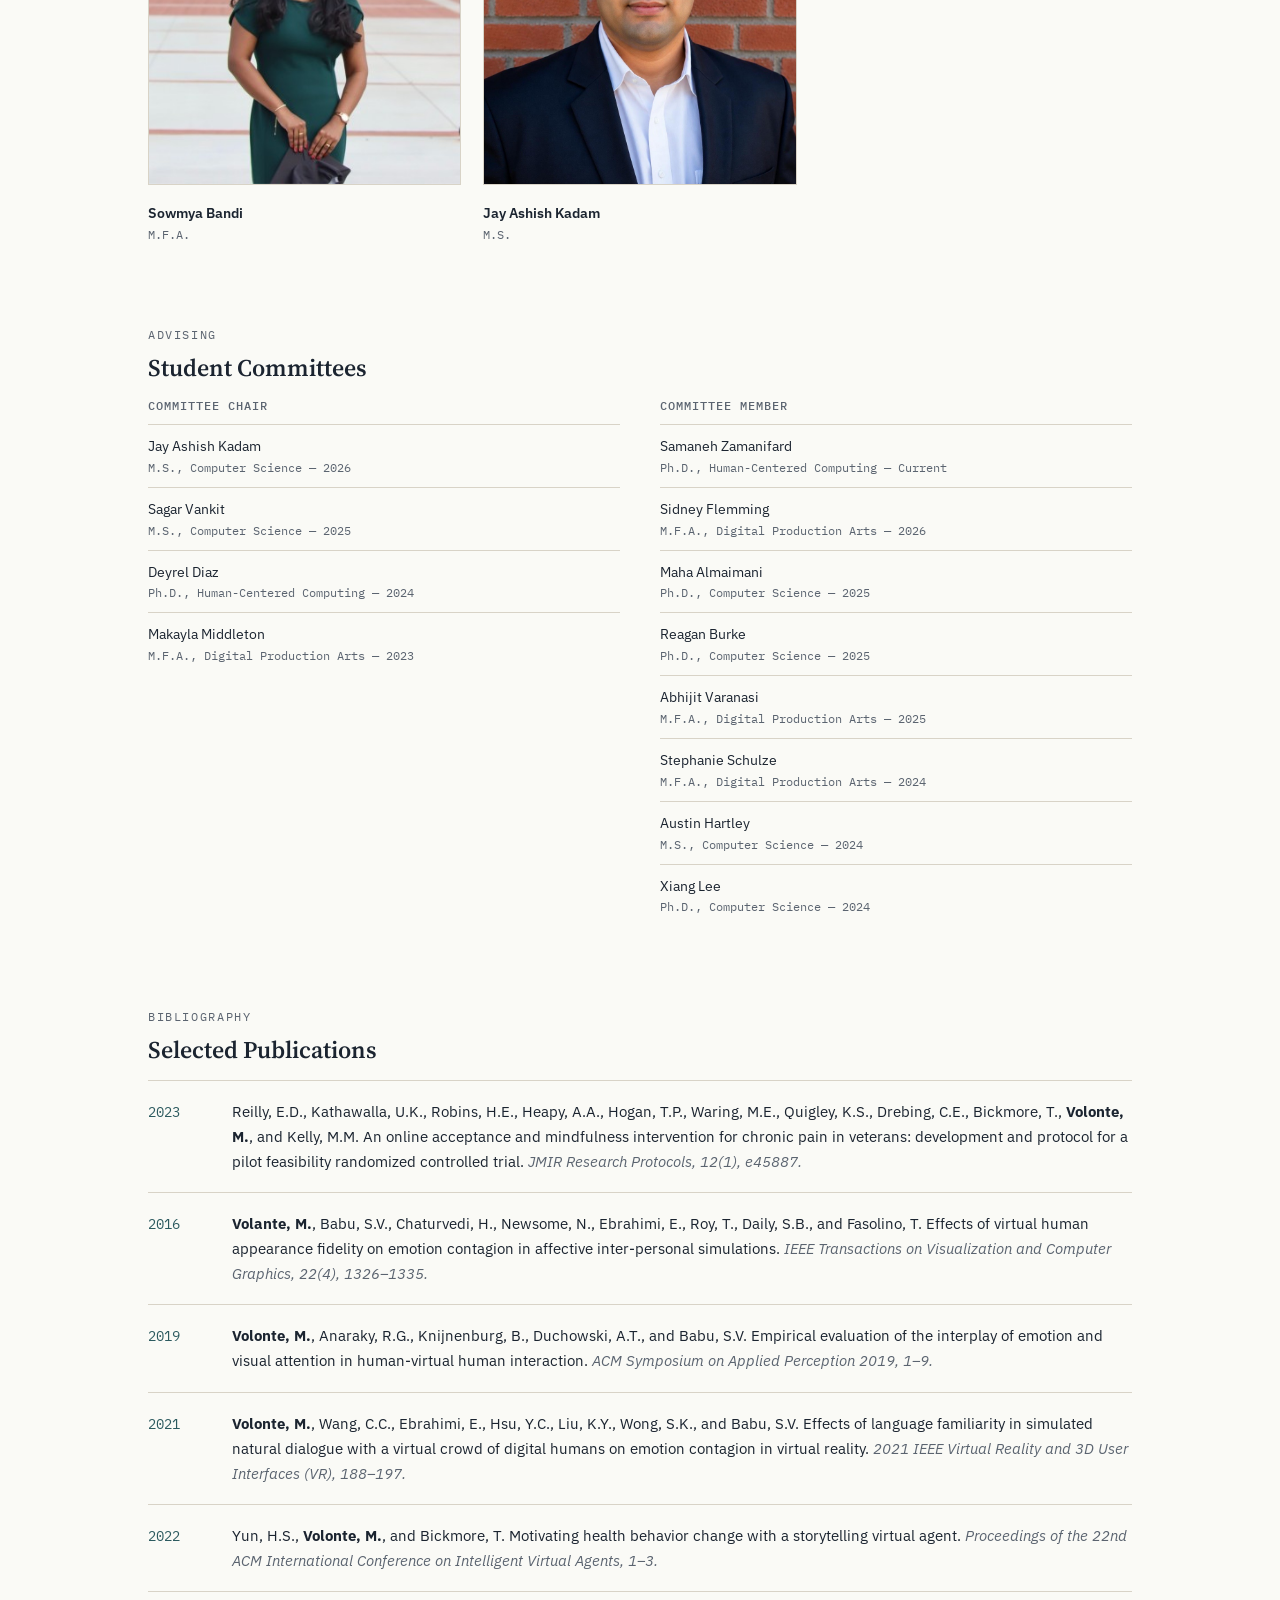
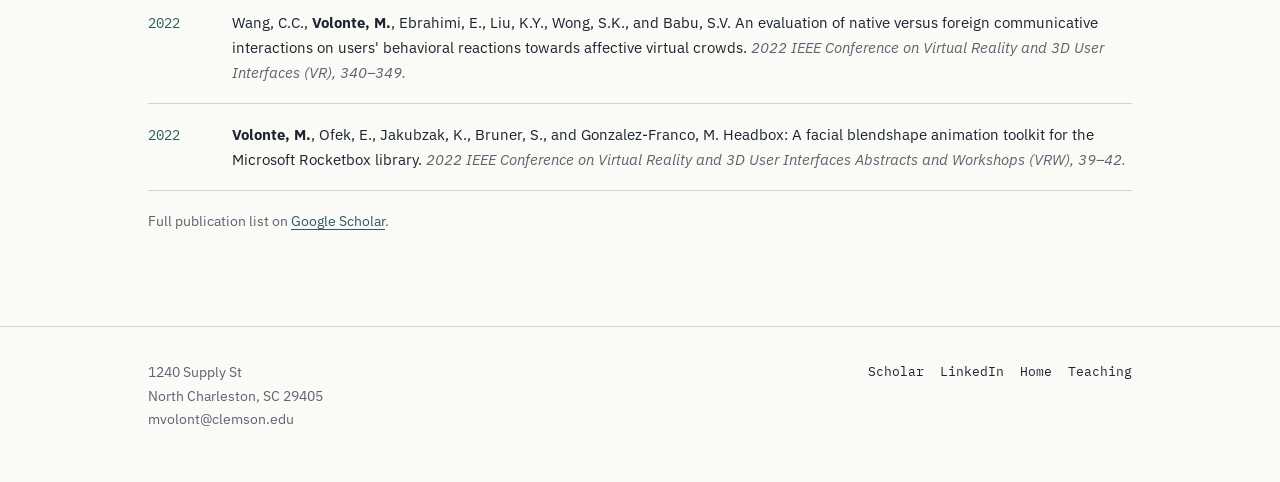
==== commit be5566be: "yao added" ====
--- a/research.html
+++ b/research.html
@@ -79,7 +79,7 @@
 <section>
   <p class="eyebrow">People</p>
   <h2>Lab Members</h2>
-  <div class="people-grid">
+  <div class="people-grid" style="grid-template-columns: repeat(3, minmax(0, 1fr));">
     <div>
       <img class="person-photo" src="images/nafisa-shama.jpg" alt="Nafisa Shama">
       <div class="person-name">Nafisa Shama</div>
@@ -104,7 +104,12 @@
       <img class="person-photo" src="images/Jay.jpeg" alt="Jay Ashish Kadam">
       <div class="person-name">Jay Ashish Kadam</div>
       <div class="person-role">M.S.</div>
-    </div>	
+    </div>
+    <div>
+      <img class="person-photo" src="images/shihyao.jpg" alt="ShihYao">
+      <div class="person-name">ShihYao</div>
+      <div class="person-role">M.S.</div>
+    </div>
   </div>
 </section>
 
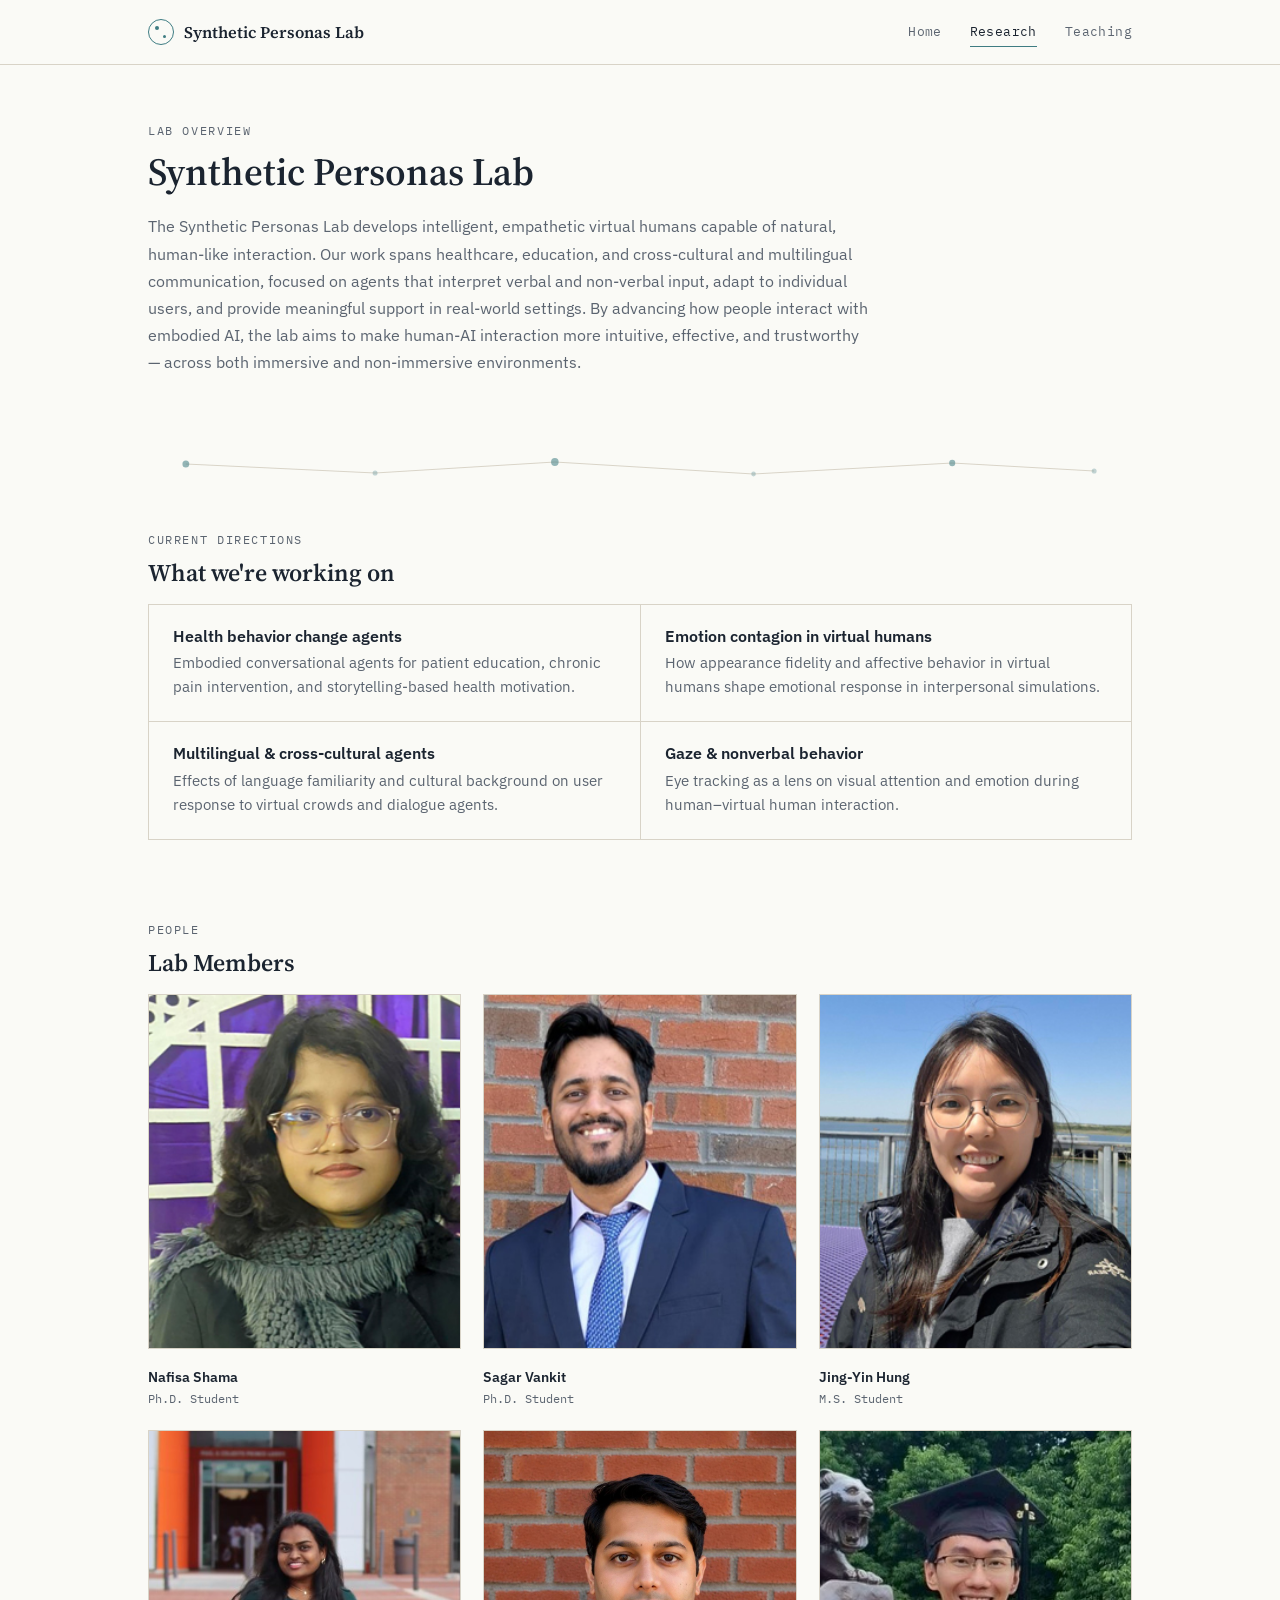
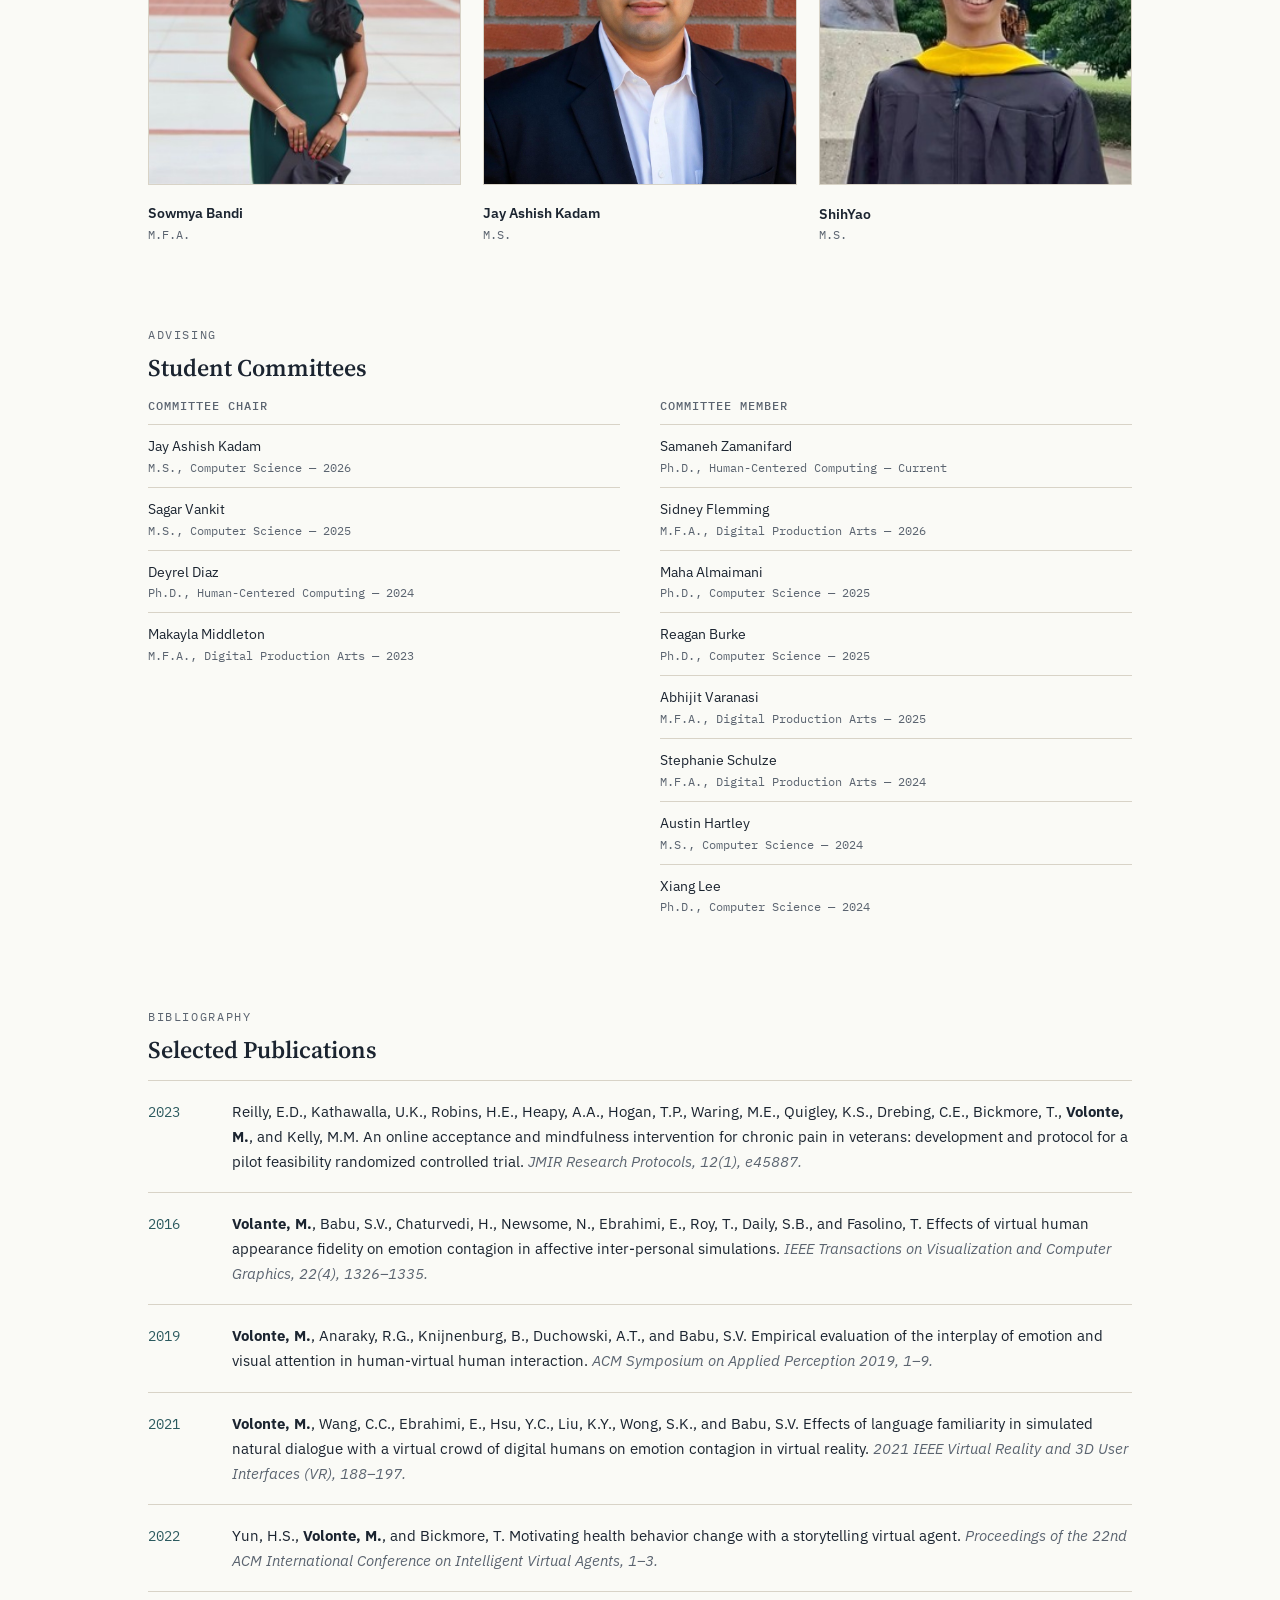
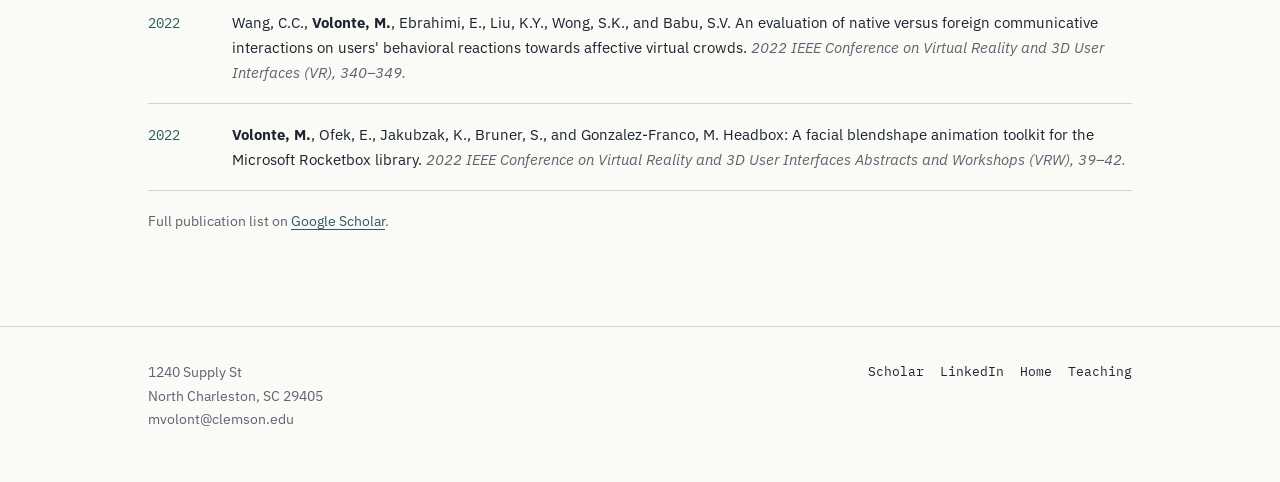
==== commit 4ac1943b: "picture name link chaged" ====
--- a/research.html
+++ b/research.html
@@ -106,7 +106,7 @@
       <div class="person-role">M.S.</div>
     </div>
     <div>
-      <img class="person-photo" src="images/shihyao.jpg" alt="ShihYao">
+      <img class="person-photo" src="images/ShihYao.jpg" alt="ShihYao">
       <div class="person-name">ShihYao</div>
       <div class="person-role">M.S.</div>
     </div>
